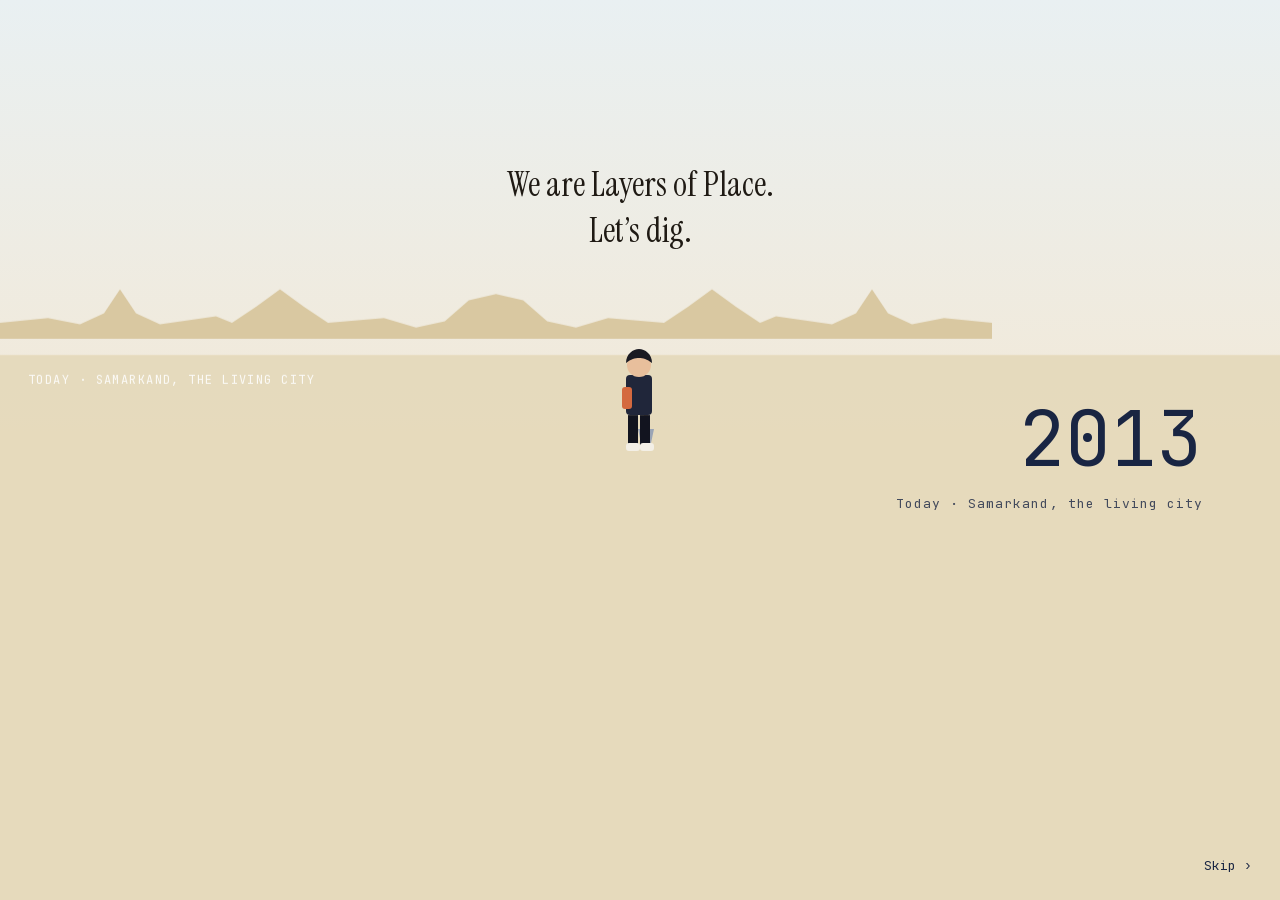
==== index.html @ b250c726 "Layers of Place: Team A interactive heritage site (Samarkand) Co-Authored-By: Claude Sonnet 5.5 <nor" ====
<!DOCTYPE html>
<html lang="en">
<head>
<meta charset="utf-8">
<meta name="viewport" content="width=device-width, initial-scale=1">
<title>Layers of Place — Samarkand</title>
<!-- Everything the page needs is bundled locally: only the map tiles need the internet. -->
<link rel="stylesheet" href="fonts/fonts.css">
<link rel="stylesheet" href="vendor/maplibre-gl.css">
<link rel="stylesheet" href="style.css">
</head>
<body>

<!-- ============ OPENING: DIG ============ -->
<div id="intro" aria-label="Opening animation">
  <div class="ground" id="ground"></div>
  <div class="sky-line" id="skyLine"></div>
  <div class="digger" id="digger" aria-hidden="true">
    <svg viewBox="0 0 80 110" width="80" height="110">
      <g id="shovelArm"><rect x="44" y="40" width="4" height="46" fill="#c9a36a"/><path d="M38 84h16l-3 14H41z" fill="#9aa4b5"/></g>
      <rect x="26" y="30" width="26" height="40" rx="4" fill="#20263a"/>
      <rect x="22" y="42" width="10" height="22" rx="3" fill="#d4693f"/>
      <circle cx="39" cy="20" r="12" fill="#e8bf9c"/>
      <path d="M26 18c0-9 7-14 13-14s13 5 13 14c-5-4-9-5-13-5s-8 1-13 5z" fill="#1a1a22"/>
      <rect x="28" y="70" width="10" height="30" fill="#12141f"/><rect x="40" y="70" width="10" height="30" fill="#12141f"/>
      <rect x="26" y="98" width="14" height="8" rx="3" fill="#f3efe6"/><rect x="40" y="98" width="14" height="8" rx="3" fill="#f3efe6"/>
    </svg>
  </div>
  <div class="intro-text" id="introText">
    <p>We are Layers of Place.</p>
    <p>Let’s dig.</p>
  </div>
  <div class="counter" id="counter"><span id="counterYear">2026</span><small id="counterNote">Samarkand, the living city</small></div>
  <button class="skip" id="skip">Skip ›</button>
</div>

<!-- ============ PAGES ============ -->
<main id="pages">

  <!-- ABOUT -->
  <section class="page" id="page-about">
    <div class="about-grid">
      <div class="about-text">
        <p class="eyebrow">TEAM A · MS-126M</p>
        <h1>Layers of Place.</h1>
        <p class="lead">A place is not one moment. It is a stack of them.</p>
        <p>Our question: <em>how do historic sites and the city around them reveal change over time?</em> We read Samarkand as three kinds of layer:</p>
        <ul class="ways">
          <li><b>Unearthed</b><span>Afrasiyab: the city before the city we see.</span></li>
          <li><b>Preserved</b><span>Registan and Gur-e-Amir: monuments kept, restored and re-read.</span></li>
          <li><b>Lived</b><span>Modern architecture and local customs: the layers still being made.</span></li>
        </ul>
        <p>UNESCO itself reads the city in three zones: Afrasiyab (oldest, north-east), the Timurid city (south) and the 19th–20th-century western extension. The centre of Samarkand kept moving, and every era reused, rebuilt and re-read what it inherited.</p>
        <p class="small">We separate documented fact, our interpretation and open questions, and we say which is which.</p>
        <a class="cta" href="#groupwork">Start the investigation →</a>
      </div>
      <div class="about-diagram" id="aboutDiagram"></div>
    </div>
  </section>

  <!-- GROUPWORK -->
  <section class="page" id="page-groupwork">
    <!-- far scenery: sky, sun, clouds, mountains and a skyline that changes era -->
    <div class="scenery" id="scenery">
      <div class="sky s1"></div><div class="sky s2"></div><div class="sky s3"></div>
      <div class="sun"></div>
      <svg class="cloud c1" viewBox="0 0 200 60"><path d="M20 50a20 20 0 0 1 4-39 28 28 0 0 1 52-6 24 24 0 0 1 40 8 22 22 0 0 1 36 12 18 18 0 0 1-2 25z"/></svg>
      <svg class="cloud c2" viewBox="0 0 200 60"><path d="M20 50a20 20 0 0 1 4-39 28 28 0 0 1 52-6 24 24 0 0 1 40 8 22 22 0 0 1 36 12 18 18 0 0 1-2 25z"/></svg>
      <svg class="cloud c3" viewBox="0 0 200 60"><path d="M20 50a20 20 0 0 1 4-39 28 28 0 0 1 52-6 24 24 0 0 1 40 8 22 22 0 0 1 36 12 18 18 0 0 1-2 25z"/></svg>
      <div class="far" id="far">
        <svg class="m1" viewBox="0 0 1600 150" preserveAspectRatio="none"><path d="M0 150V92l80-26 70 20 90-58 80 44 70-30 110 52 90-36 80 34 100-66 70 40 120-24 90 46 110-62 90 48 100-30 90 40 70-22 90 42v66z"/></svg>
        <svg class="m2" viewBox="0 0 1600 150" preserveAspectRatio="none"><path d="M0 150V118l120-30 90 26 110-40 100 36 130-22 90 34 120-48 100 40 110-18 120 30 100-26 110 28v66z"/></svg>
      </div>
    </div>
    <div id="map"></div>
    <div class="haze"></div>
    <div class="eras front" id="eras"></div>
    <div class="era-wash" id="eraWash"></div>
    <aside class="chapter" id="chapter" aria-live="polite">
      <p class="eyebrow" id="chNo"></p>
      <div class="yr" id="chYear"></div>
      <h3 id="chName"></h3>
      <p class="blurb" id="chBlurb"></p>
      <ul id="chWhat"></ul>
      <p class="draft">Draft lines · check against your sources</p>
    </aside>
    <div class="chapters" id="chapters">
      <button class="tplay" id="tplay">▶ Time-lapse</button>
      <div class="chaps" id="chaps"></div>
    </div>
    <div class="gw-head">
      <h2>Groupwork</h2>
      <p>Three clue cards float over Samarkand. Which site lies beneath each one?</p>
      <p class="progress"><b id="found">0</b> / 3 sites found</p>
    </div>
    <div class="frame-wrap" id="frameWrap">
      <div class="rope r1"></div><div class="rope r2"></div>
      <button class="frame" id="frameBtn" aria-label="Open Modern Architecture">
        <svg viewBox="0 0 120 90" width="150" height="112">
          <rect width="120" height="90" fill="#16213a"/>
          <rect x="0" y="62" width="120" height="28" fill="#0d1526"/>
          <path d="M18 62V34l16-10v38zM38 62V18l14 8v36zM56 62V30h22v32zM82 62V22l20 12v28z" fill="#6f86b6"/>
          <path d="M38 18l14 8v36" fill="none" stroke="#c8d6f3" stroke-width="1"/>
          <circle cx="98" cy="14" r="5" fill="#f1e7c9"/>
        </svg>
      </button>
      <span class="frame-cap">Modern architecture</span>
    </div>
  </section>

  <!-- FIELDNOTES -->
  <section class="page scrolly" id="page-fieldnotes">
    <div class="fn-wrap">
      <p class="eyebrow">AFTER THE INVESTIGATION</p>
      <h1>FieldNotes.</h1>

      <div class="fn-block" id="fnCompare">
        <h3><span>01</span> Compare two layers</h3>
        <div class="chips" id="cmpChips"></div>
        <div class="cmp-stage" id="cmpStage"></div>
      </div>

      <div class="fn-block">
        <h3><span>02</span> Closing question</h3>
        <p class="big-q" id="closingQ"></p>
        <p class="small">There is no single correct answer. Say what evidence moves you.</p>
      </div>

      <div class="fn-block">
        <h3><span>03</span> From the field</h3>
        <p class="small">Photos taken by Team A on site, grouped into small stories. Drag the strip or the slider →</p>
      </div>
      <div class="gallery" id="gallery" tabindex="0" aria-label="Field photos"></div>
      <input type="range" class="gal-slider" id="galSlider" min="0" max="100" value="0" step="0.1" aria-label="Scroll field photos">

      <div class="fn-block">
        <h3><span>04</span> Where our sources disagree</h3>
        <div class="disputes" id="disputes"></div>
      </div>

      <div class="fn-block">
        <h3><span>05</span> Bibliography</h3>
        <ol class="bib" id="bib"></ol>
      </div>
    </div>
  </section>

  <!-- TEAM -->
  <section class="page scrolly" id="page-team">
    <div class="fn-wrap">
      <p class="eyebrow">TEAM A</p>
      <h1>Who dug.</h1>
      <div class="team-grid" id="teamGrid"></div>
      <p class="small">Listed in alphabetical order.</p>
    </div>
  </section>
</main>

<!-- ============ CLUE / GUESS MODAL ============ -->
<div id="guess" class="overlay" hidden>
  <div class="guess-card">
    <button class="x" data-close>×</button>
    <p class="eyebrow" id="guessTitle">CLUE</p>
    <div class="clue-view" id="clueView"></div>
    <p class="guess-msg" id="guessMsg">Which site is this?</p>
    <div class="choices" id="choices"></div>
  </div>
</div>

<!-- ============ INNER PAGE ============ -->
<div id="inner" class="inner" hidden>
  <div class="inner-sheet">
    <button class="x" id="innerClose" aria-label="Close">×</button>
    <header>
      <p class="eyebrow" id="inKind"></p>
      <h1 id="inTitle"></h1>
      <p class="period" id="inPeriod"></p>
      <p class="intro" id="inIntro" hidden></p>
      <p class="legend"><span class="tag F">F</span> documented fact <span class="tag I">I</span> our interpretation <span class="tag Q">Q</span> open question</p>
    </header>
    <div class="strip" id="inImgs" hidden></div>
    <div class="panels" id="inPanels"></div>
    <footer>
      <h4>References</h4>
      <ol id="inRefs"></ol>
    </footer>
  </div>
</div>

<!-- ============ BOTTOM NAV ============ -->
<nav id="nav">
  <div class="skyline" id="skyline"></div>
  <a href="#about" data-p="about">ABOUT</a>
  <a href="#groupwork" data-p="groupwork">GROUPWORK</a>
  <a href="#fieldnotes" data-p="fieldnotes">FIELDNOTES</a>
  <a href="#team" data-p="team">TEAM</a>
</nav>

<script src="vendor/maplibre-gl.js"></script>
<script src="js/data.js"></script>
<script src="js/art.js"></script>
<script src="js/intro.js"></script>
<script src="js/app.js"></script>
</body>
</html>
---- fonts/fonts.css ----
@font-face {
  font-family: 'Instrument Serif';
  font-style: italic;
  font-weight: 400;
  font-display: swap;
  src: url(InstrumentSerif-italic-400.woff2) format('woff2');
  unicode-range: U+0000-00FF, U+0131, U+0152-0153, U+02BB-02BC, U+02C6, U+02DA, U+02DC, U+0304, U+0308, U+0329, U+2000-206F, U+20AC, U+2122, U+2191, U+2193, U+2212, U+2215, U+FEFF, U+FFFD;
}
@font-face {
  font-family: 'Instrument Serif';
  font-style: normal;
  font-weight: 400;
  font-display: swap;
  src: url(InstrumentSerif-normal-400.woff2) format('woff2');
  unicode-range: U+0000-00FF, U+0131, U+0152-0153, U+02BB-02BC, U+02C6, U+02DA, U+02DC, U+0304, U+0308, U+0329, U+2000-206F, U+20AC, U+2122, U+2191, U+2193, U+2212, U+2215, U+FEFF, U+FFFD;
}
@font-face {
  font-family: 'Inter';
  font-style: normal;
  font-weight: 400;
  font-display: swap;
  src: url(Inter-normal-400.woff2) format('woff2');
  unicode-range: U+0000-00FF, U+0131, U+0152-0153, U+02BB-02BC, U+02C6, U+02DA, U+02DC, U+0304, U+0308, U+0329, U+2000-206F, U+20AC, U+2122, U+2191, U+2193, U+2212, U+2215, U+FEFF, U+FFFD;
}
@font-face {
  font-family: 'Inter';
  font-style: normal;
  font-weight: 500;
  font-display: swap;
  src: url(Inter-normal-500.woff2) format('woff2');
  unicode-range: U+0000-00FF, U+0131, U+0152-0153, U+02BB-02BC, U+02C6, U+02DA, U+02DC, U+0304, U+0308, U+0329, U+2000-206F, U+20AC, U+2122, U+2191, U+2193, U+2212, U+2215, U+FEFF, U+FFFD;
}
@font-face {
  font-family: 'JetBrains Mono';
  font-style: normal;
  font-weight: 400;
  font-display: swap;
  src: url(JetBrainsMono-normal-400.woff2) format('woff2');
  unicode-range: U+0000-00FF, U+0131, U+0152-0153, U+02BB-02BC, U+02C6, U+02DA, U+02DC, U+0304, U+0308, U+0329, U+2000-206F, U+20AC, U+2122, U+2191, U+2193, U+2212, U+2215, U+FEFF, U+FFFD;
}
@font-face {
  font-family: 'JetBrains Mono';
  font-style: normal;
  font-weight: 500;
  font-display: swap;
  src: url(JetBrainsMono-normal-500.woff2) format('woff2');
  unicode-range: U+0000-00FF, U+0131, U+0152-0153, U+02BB-02BC, U+02C6, U+02DA, U+02DC, U+0304, U+0308, U+0329, U+2000-206F, U+20AC, U+2122, U+2191, U+2193, U+2212, U+2215, U+FEFF, U+FFFD;
}
---- vendor/maplibre-gl.css ----
.maplibregl-map{font:12px/20px Helvetica Neue,Arial,Helvetica,sans-serif;overflow:hidden;position:relative;-webkit-tap-highlight-color:rgb(0 0 0/0)}.maplibregl-canvas{left:0;position:absolute;top:0}.maplibregl-map:fullscreen{height:100%;width:100%}.maplibregl-ctrl-group button.maplibregl-ctrl-compass{touch-action:none}.maplibregl-canvas-container.maplibregl-interactive,.maplibregl-ctrl-group button.maplibregl-ctrl-compass{cursor:grab;-webkit-user-select:none;-moz-user-select:none;user-select:none}.maplibregl-canvas-container.maplibregl-interactive.maplibregl-track-pointer{cursor:pointer}.maplibregl-canvas-container.maplibregl-interactive:active,.maplibregl-ctrl-group button.maplibregl-ctrl-compass:active{cursor:grabbing}.maplibregl-canvas-container.maplibregl-touch-zoom-rotate,.maplibregl-canvas-container.maplibregl-touch-zoom-rotate .maplibregl-canvas{touch-action:pan-x pan-y}.maplibregl-canvas-container.maplibregl-touch-drag-pan,.maplibregl-canvas-container.maplibregl-touch-drag-pan .maplibregl-canvas{touch-action:pinch-zoom}.maplibregl-canvas-container.maplibregl-touch-zoom-rotate.maplibregl-touch-drag-pan,.maplibregl-canvas-container.maplibregl-touch-zoom-rotate.maplibregl-touch-drag-pan .maplibregl-canvas{touch-action:none}.maplibregl-canvas-container.maplibregl-touch-drag-pan.maplibregl-cooperative-gestures,.maplibregl-canvas-container.maplibregl-touch-drag-pan.maplibregl-cooperative-gestures .maplibregl-canvas{touch-action:pan-x pan-y}.maplibregl-ctrl-bottom-left,.maplibregl-ctrl-bottom-right,.maplibregl-ctrl-top-left,.maplibregl-ctrl-top-right{pointer-events:none;position:absolute;z-index:2}.maplibregl-ctrl-top-left{left:0;top:0}.maplibregl-ctrl-top-right{right:0;top:0}.maplibregl-ctrl-bottom-left{bottom:0;left:0}.maplibregl-ctrl-bottom-right{bottom:0;right:0}.maplibregl-ctrl{clear:both;pointer-events:auto;transform:translate(0)}.maplibregl-ctrl-top-left .maplibregl-ctrl{float:left;margin:10px 0 0 10px}.maplibregl-ctrl-top-right .maplibregl-ctrl{float:right;margin:10px 10px 0 0}.maplibregl-ctrl-bottom-left .maplibregl-ctrl{float:left;margin:0 0 10px 10px}.maplibregl-ctrl-bottom-right .maplibregl-ctrl{float:right;margin:0 10px 10px 0}.maplibregl-ctrl-group{background:#fff;border-radius:4px}.maplibregl-ctrl-group:not(:empty){box-shadow:0 0 0 2px rgba(0,0,0,.1)}@media (forced-colors:active){.maplibregl-ctrl-group:not(:empty){box-shadow:0 0 0 2px ButtonText}}.maplibregl-ctrl-group button{background-color:transparent;border:0;box-sizing:border-box;cursor:pointer;display:block;height:29px;outline:none;padding:0;width:29px}.maplibregl-ctrl-group button+button{border-top:1px solid #ddd}.maplibregl-ctrl button .maplibregl-ctrl-icon{background-position:50%;background-repeat:no-repeat;display:block;height:100%;width:100%}@media (forced-colors:active){.maplibregl-ctrl-icon{background-color:transparent}.maplibregl-ctrl-group button+button{border-top:1px solid ButtonText}}.maplibregl-ctrl button::-moz-focus-inner{border:0;padding:0}.maplibregl-ctrl-attrib-button:focus,.maplibregl-ctrl-group button:focus{box-shadow:0 0 2px 2px #0096ff}.maplibregl-ctrl button:disabled{cursor:not-allowed}.maplibregl-ctrl button:disabled .maplibregl-ctrl-icon{opacity:.25}.maplibregl-ctrl button:not(:disabled):hover{background-color:rgb(0 0 0/5%)}.maplibregl-ctrl-group button:focus:focus-visible{box-shadow:0 0 2px 2px #0096ff}.maplibregl-ctrl-group button:focus:not(:focus-visible){box-shadow:none}.maplibregl-ctrl-group button:focus:first-child{border-radius:4px 4px 0 0}.maplibregl-ctrl-group button:focus:last-child{border-radius:0 0 4px 4px}.maplibregl-ctrl-group button:focus:only-child{border-radius:inherit}.maplibregl-ctrl button.maplibregl-ctrl-zoom-out .maplibregl-ctrl-icon{background-image:url("data:image/svg+xml;charset=utf-8,%3Csvg xmlns='http://www.w3.org/2000/svg' width='29' height='29' fill='%23333' viewBox='0 0 29 29'%3E%3Cpath d='M10 13c-.75 0-1.5.75-1.5 1.5S9.25 16 10 16h9c.75 0 1.5-.75 1.5-1.5S19.75 13 19 13z'/%3E%3C/svg%3E")}.maplibregl-ctrl button.maplibregl-ctrl-zoom-in .maplibregl-ctrl-icon{background-image:url("data:image/svg+xml;charset=utf-8,%3Csvg xmlns='http://www.w3.org/2000/svg' width='29' height='29' fill='%23333' viewBox='0 0 29 29'%3E%3Cpath d='M14.5 8.5c-.75 0-1.5.75-1.5 1.5v3h-3c-.75 0-1.5.75-1.5 1.5S9.25 16 10 16h3v3c0 .75.75 1.5 1.5 1.5S16 19.75 16 19v-3h3c.75 0 1.5-.75 1.5-1.5S19.75 13 19 13h-3v-3c0-.75-.75-1.5-1.5-1.5'/%3E%3C/svg%3E")}@media (forced-colors:active){.maplibregl-ctrl button.maplibregl-ctrl-zoom-out .maplibregl-ctrl-icon{background-image:url("data:image/svg+xml;charset=utf-8,%3Csvg xmlns='http://www.w3.org/2000/svg' width='29' height='29' fill='%23fff' viewBox='0 0 29 29'%3E%3Cpath d='M10 13c-.75 0-1.5.75-1.5 1.5S9.25 16 10 16h9c.75 0 1.5-.75 1.5-1.5S19.75 13 19 13z'/%3E%3C/svg%3E")}.maplibregl-ctrl button.maplibregl-ctrl-zoom-in .maplibregl-ctrl-icon{background-image:url("data:image/svg+xml;charset=utf-8,%3Csvg xmlns='http://www.w3.org/2000/svg' width='29' height='29' fill='%23fff' viewBox='0 0 29 29'%3E%3Cpath d='M14.5 8.5c-.75 0-1.5.75-1.5 1.5v3h-3c-.75 0-1.5.75-1.5 1.5S9.25 16 10 16h3v3c0 .75.75 1.5 1.5 1.5S16 19.75 16 19v-3h3c.75 0 1.5-.75 1.5-1.5S19.75 13 19 13h-3v-3c0-.75-.75-1.5-1.5-1.5'/%3E%3C/svg%3E")}}@media (forced-colors:active) and (prefers-color-scheme:light){.maplibregl-ctrl button.maplibregl-ctrl-zoom-out .maplibregl-ctrl-icon{background-image:url("data:image/svg+xml;charset=utf-8,%3Csvg xmlns='http://www.w3.org/2000/svg' width='29' height='29' viewBox='0 0 29 29'%3E%3Cpath d='M10 13c-.75 0-1.5.75-1.5 1.5S9.25 16 10 16h9c.75 0 1.5-.75 1.5-1.5S19.75 13 19 13z'/%3E%3C/svg%3E")}.maplibregl-ctrl button.maplibregl-ctrl-zoom-in .maplibregl-ctrl-icon{background-image:url("data:image/svg+xml;charset=utf-8,%3Csvg xmlns='http://www.w3.org/2000/svg' width='29' height='29' viewBox='0 0 29 29'%3E%3Cpath d='M14.5 8.5c-.75 0-1.5.75-1.5 1.5v3h-3c-.75 0-1.5.75-1.5 1.5S9.25 16 10 16h3v3c0 .75.75 1.5 1.5 1.5S16 19.75 16 19v-3h3c.75 0 1.5-.75 1.5-1.5S19.75 13 19 13h-3v-3c0-.75-.75-1.5-1.5-1.5'/%3E%3C/svg%3E")}}.maplibregl-ctrl button.maplibregl-ctrl-fullscreen .maplibregl-ctrl-icon{background-image:url("data:image/svg+xml;charset=utf-8,%3Csvg xmlns='http://www.w3.org/2000/svg' width='29' height='29' fill='%23333' viewBox='0 0 29 29'%3E%3Cpath d='M24 16v5.5c0 1.75-.75 2.5-2.5 2.5H16v-1l3-1.5-4-5.5 1-1 5.5 4 1.5-3zM6 16l1.5 3 5.5-4 1 1-4 5.5 3 1.5v1H7.5C5.75 24 5 23.25 5 21.5V16zm7-11v1l-3 1.5 4 5.5-1 1-5.5-4L6 13H5V7.5C5 5.75 5.75 5 7.5 5zm11 2.5c0-1.75-.75-2.5-2.5-2.5H16v1l3 1.5-4 5.5 1 1 5.5-4 1.5 3h1z'/%3E%3C/svg%3E")}.maplibregl-ctrl button.maplibregl-ctrl-shrink .maplibregl-ctrl-icon{background-image:url("data:image/svg+xml;charset=utf-8,%3Csvg xmlns='http://www.w3.org/2000/svg' width='29' height='29' viewBox='0 0 29 29'%3E%3Cpath d='M18.5 16c-1.75 0-2.5.75-2.5 2.5V24h1l1.5-3 5.5 4 1-1-4-5.5 3-1.5v-1zM13 18.5c0-1.75-.75-2.5-2.5-2.5H5v1l3 1.5L4 24l1 1 5.5-4 1.5 3h1zm3-8c0 1.75.75 2.5 2.5 2.5H24v-1l-3-1.5L25 5l-1-1-5.5 4L17 5h-1zM10.5 13c1.75 0 2.5-.75 2.5-2.5V5h-1l-1.5 3L5 4 4 5l4 5.5L5 12v1z'/%3E%3C/svg%3E")}@media (forced-colors:active){.maplibregl-ctrl button.maplibregl-ctrl-fullscreen .maplibregl-ctrl-icon{background-image:url("data:image/svg+xml;charset=utf-8,%3Csvg xmlns='http://www.w3.org/2000/svg' width='29' height='29' fill='%23fff' viewBox='0 0 29 29'%3E%3Cpath d='M24 16v5.5c0 1.75-.75 2.5-2.5 2.5H16v-1l3-1.5-4-5.5 1-1 5.5 4 1.5-3zM6 16l1.5 3 5.5-4 1 1-4 5.5 3 1.5v1H7.5C5.75 24 5 23.25 5 21.5V16zm7-11v1l-3 1.5 4 5.5-1 1-5.5-4L6 13H5V7.5C5 5.75 5.75 5 7.5 5zm11 2.5c0-1.75-.75-2.5-2.5-2.5H16v1l3 1.5-4 5.5 1 1 5.5-4 1.5 3h1z'/%3E%3C/svg%3E")}.maplibregl-ctrl button.maplibregl-ctrl-shrink .maplibregl-ctrl-icon{background-image:url("data:image/svg+xml;charset=utf-8,%3Csvg xmlns='http://www.w3.org/2000/svg' width='29' height='29' fill='%23fff' viewBox='0 0 29 29'%3E%3Cpath d='M18.5 16c-1.75 0-2.5.75-2.5 2.5V24h1l1.5-3 5.5 4 1-1-4-5.5 3-1.5v-1zM13 18.5c0-1.75-.75-2.5-2.5-2.5H5v1l3 1.5L4 24l1 1 5.5-4 1.5 3h1zm3-8c0 1.75.75 2.5 2.5 2.5H24v-1l-3-1.5L25 5l-1-1-5.5 4L17 5h-1zM10.5 13c1.75 0 2.5-.75 2.5-2.5V5h-1l-1.5 3L5 4 4 5l4 5.5L5 12v1z'/%3E%3C/svg%3E")}}@media (forced-colors:active) and (prefers-color-scheme:light){.maplibregl-ctrl button.maplibregl-ctrl-fullscreen .maplibregl-ctrl-icon{background-image:url("data:image/svg+xml;charset=utf-8,%3Csvg xmlns='http://www.w3.org/2000/svg' width='29' height='29' viewBox='0 0 29 29'%3E%3Cpath d='M24 16v5.5c0 1.75-.75 2.5-2.5 2.5H16v-1l3-1.5-4-5.5 1-1 5.5 4 1.5-3zM6 16l1.5 3 5.5-4 1 1-4 5.5 3 1.5v1H7.5C5.75 24 5 23.25 5 21.5V16zm7-11v1l-3 1.5 4 5.5-1 1-5.5-4L6 13H5V7.5C5 5.75 5.75 5 7.5 5zm11 2.5c0-1.75-.75-2.5-2.5-2.5H16v1l3 1.5-4 5.5 1 1 5.5-4 1.5 3h1z'/%3E%3C/svg%3E")}.maplibregl-ctrl button.maplibregl-ctrl-shrink .maplibregl-ctrl-icon{background-image:url("data:image/svg+xml;charset=utf-8,%3Csvg xmlns='http://www.w3.org/2000/svg' width='29' height='29' viewBox='0 0 29 29'%3E%3Cpath d='M18.5 16c-1.75 0-2.5.75-2.5 2.5V24h1l1.5-3 5.5 4 1-1-4-5.5 3-1.5v-1zM13 18.5c0-1.75-.75-2.5-2.5-2.5H5v1l3 1.5L4 24l1 1 5.5-4 1.5 3h1zm3-8c0 1.75.75 2.5 2.5 2.5H24v-1l-3-1.5L25 5l-1-1-5.5 4L17 5h-1zM10.5 13c1.75 0 2.5-.75 2.5-2.5V5h-1l-1.5 3L5 4 4 5l4 5.5L5 12v1z'/%3E%3C/svg%3E")}}.maplibregl-ctrl button.maplibregl-ctrl-compass .maplibregl-ctrl-icon{background-image:url("data:image/svg+xml;charset=utf-8,%3Csvg xmlns='http://www.w3.org/2000/svg' width='29' height='29' fill='%23333' viewBox='0 0 29 29'%3E%3Cpath d='m10.5 14 4-8 4 8z'/%3E%3Cpath fill='%23ccc' d='m10.5 16 4 8 4-8z'/%3E%3C/svg%3E")}@media (forced-colors:active){.maplibregl-ctrl button.maplibregl-ctrl-compass .maplibregl-ctrl-icon{background-image:url("data:image/svg+xml;charset=utf-8,%3Csvg xmlns='http://www.w3.org/2000/svg' width='29' height='29' fill='%23fff' viewBox='0 0 29 29'%3E%3Cpath d='m10.5 14 4-8 4 8z'/%3E%3Cpath fill='%23ccc' d='m10.5 16 4 8 4-8z'/%3E%3C/svg%3E")}}@media (forced-colors:active) and (prefers-color-scheme:light){.maplibregl-ctrl button.maplibregl-ctrl-compass .maplibregl-ctrl-icon{background-image:url("data:image/svg+xml;charset=utf-8,%3Csvg xmlns='http://www.w3.org/2000/svg' width='29' height='29' viewBox='0 0 29 29'%3E%3Cpath d='m10.5 14 4-8 4 8z'/%3E%3Cpath fill='%23ccc' d='m10.5 16 4 8 4-8z'/%3E%3C/svg%3E")}}.maplibregl-ctrl button.maplibregl-ctrl-terrain .maplibregl-ctrl-icon{background-image:url("data:image/svg+xml;charset=utf-8,%3Csvg xmlns='http://www.w3.org/2000/svg' width='22' height='22' fill='%23333' viewBox='0 0 22 22'%3E%3Cpath d='m1.754 13.406 4.453-4.851 3.09 3.09 3.281 3.277.969-.969-3.309-3.312 3.844-4.121 6.148 6.886h1.082v-.855l-7.207-8.07-4.84 5.187L6.169 6.57l-5.48 5.965v.871ZM.688 16.844h20.625v1.375H.688Zm0 0'/%3E%3C/svg%3E")}.maplibregl-ctrl button.maplibregl-ctrl-terrain-enabled .maplibregl-ctrl-icon{background-image:url("data:image/svg+xml;charset=utf-8,%3Csvg xmlns='http://www.w3.org/2000/svg' width='22' height='22' fill='%2333b5e5' viewBox='0 0 22 22'%3E%3Cpath d='m1.754 13.406 4.453-4.851 3.09 3.09 3.281 3.277.969-.969-3.309-3.312 3.844-4.121 6.148 6.886h1.082v-.855l-7.207-8.07-4.84 5.187L6.169 6.57l-5.48 5.965v.871ZM.688 16.844h20.625v1.375H.688Zm0 0'/%3E%3C/svg%3E")}.maplibregl-ctrl button.maplibregl-ctrl-geolocate .maplibregl-ctrl-icon{background-image:url("data:image/svg+xml;charset=utf-8,%3Csvg xmlns='http://www.w3.org/2000/svg' width='29' height='29' fill='%23333' viewBox='0 0 20 20'%3E%3Cpath d='M10 4C9 4 9 5 9 5v.1A5 5 0 0 0 5.1 9H5s-1 0-1 1 1 1 1 1h.1A5 5 0 0 0 9 14.9v.1s0 1 1 1 1-1 1-1v-.1a5 5 0 0 0 3.9-3.9h.1s1 0 1-1-1-1-1-1h-.1A5 5 0 0 0 11 5.1V5s0-1-1-1m0 2.5a3.5 3.5 0 1 1 0 7 3.5 3.5 0 1 1 0-7'/%3E%3Ccircle cx='10' cy='10' r='2'/%3E%3C/svg%3E")}.maplibregl-ctrl button.maplibregl-ctrl-geolocate:disabled .maplibregl-ctrl-icon{background-image:url("data:image/svg+xml;charset=utf-8,%3Csvg xmlns='http://www.w3.org/2000/svg' width='29' height='29' fill='%23aaa' viewBox='0 0 20 20'%3E%3Cpath d='M10 4C9 4 9 5 9 5v.1A5 5 0 0 0 5.1 9H5s-1 0-1 1 1 1 1 1h.1A5 5 0 0 0 9 14.9v.1s0 1 1 1 1-1 1-1v-.1a5 5 0 0 0 3.9-3.9h.1s1 0 1-1-1-1-1-1h-.1A5 5 0 0 0 11 5.1V5s0-1-1-1m0 2.5a3.5 3.5 0 1 1 0 7 3.5 3.5 0 1 1 0-7'/%3E%3Ccircle cx='10' cy='10' r='2'/%3E%3Cpath fill='red' d='m14 5 1 1-9 9-1-1z'/%3E%3C/svg%3E")}.maplibregl-ctrl button.maplibregl-ctrl-geolocate.maplibregl-ctrl-geolocate-active .maplibregl-ctrl-icon{background-image:url("data:image/svg+xml;charset=utf-8,%3Csvg xmlns='http://www.w3.org/2000/svg' width='29' height='29' fill='%2333b5e5' viewBox='0 0 20 20'%3E%3Cpath d='M10 4C9 4 9 5 9 5v.1A5 5 0 0 0 5.1 9H5s-1 0-1 1 1 1 1 1h.1A5 5 0 0 0 9 14.9v.1s0 1 1 1 1-1 1-1v-.1a5 5 0 0 0 3.9-3.9h.1s1 0 1-1-1-1-1-1h-.1A5 5 0 0 0 11 5.1V5s0-1-1-1m0 2.5a3.5 3.5 0 1 1 0 7 3.5 3.5 0 1 1 0-7'/%3E%3Ccircle cx='10' cy='10' r='2'/%3E%3C/svg%3E")}.maplibregl-ctrl button.maplibregl-ctrl-geolocate.maplibregl-ctrl-geolocate-active-error .maplibregl-ctrl-icon{background-image:url("data:image/svg+xml;charset=utf-8,%3Csvg xmlns='http://www.w3.org/2000/svg' width='29' height='29' fill='%23e58978' viewBox='0 0 20 20'%3E%3Cpath d='M10 4C9 4 9 5 9 5v.1A5 5 0 0 0 5.1 9H5s-1 0-1 1 1 1 1 1h.1A5 5 0 0 0 9 14.9v.1s0 1 1 1 1-1 1-1v-.1a5 5 0 0 0 3.9-3.9h.1s1 0 1-1-1-1-1-1h-.1A5 5 0 0 0 11 5.1V5s0-1-1-1m0 2.5a3.5 3.5 0 1 1 0 7 3.5 3.5 0 1 1 0-7'/%3E%3Ccircle cx='10' cy='10' r='2'/%3E%3C/svg%3E")}.maplibregl-ctrl button.maplibregl-ctrl-geolocate.maplibregl-ctrl-geolocate-background .maplibregl-ctrl-icon{background-image:url("data:image/svg+xml;charset=utf-8,%3Csvg xmlns='http://www.w3.org/2000/svg' width='29' height='29' fill='%2333b5e5' viewBox='0 0 20 20'%3E%3Cpath d='M10 4C9 4 9 5 9 5v.1A5 5 0 0 0 5.1 9H5s-1 0-1 1 1 1 1 1h.1A5 5 0 0 0 9 14.9v.1s0 1 1 1 1-1 1-1v-.1a5 5 0 0 0 3.9-3.9h.1s1 0 1-1-1-1-1-1h-.1A5 5 0 0 0 11 5.1V5s0-1-1-1m0 2.5a3.5 3.5 0 1 1 0 7 3.5 3.5 0 1 1 0-7'/%3E%3C/svg%3E")}.maplibregl-ctrl button.maplibregl-ctrl-geolocate.maplibregl-ctrl-geolocate-background-error .maplibregl-ctrl-icon{background-image:url("data:image/svg+xml;charset=utf-8,%3Csvg xmlns='http://www.w3.org/2000/svg' width='29' height='29' fill='%23e54e33' viewBox='0 0 20 20'%3E%3Cpath d='M10 4C9 4 9 5 9 5v.1A5 5 0 0 0 5.1 9H5s-1 0-1 1 1 1 1 1h.1A5 5 0 0 0 9 14.9v.1s0 1 1 1 1-1 1-1v-.1a5 5 0 0 0 3.9-3.9h.1s1 0 1-1-1-1-1-1h-.1A5 5 0 0 0 11 5.1V5s0-1-1-1m0 2.5a3.5 3.5 0 1 1 0 7 3.5 3.5 0 1 1 0-7'/%3E%3C/svg%3E")}.maplibregl-ctrl button.maplibregl-ctrl-geolocate.maplibregl-ctrl-geolocate-waiting .maplibregl-ctrl-icon{animation:maplibregl-spin 2s linear infinite}@media (forced-colors:active){.maplibregl-ctrl button.maplibregl-ctrl-geolocate .maplibregl-ctrl-icon{background-image:url("data:image/svg+xml;charset=utf-8,%3Csvg xmlns='http://www.w3.org/2000/svg' width='29' height='29' fill='%23fff' viewBox='0 0 20 20'%3E%3Cpath d='M10 4C9 4 9 5 9 5v.1A5 5 0 0 0 5.1 9H5s-1 0-1 1 1 1 1 1h.1A5 5 0 0 0 9 14.9v.1s0 1 1 1 1-1 1-1v-.1a5 5 0 0 0 3.9-3.9h.1s1 0 1-1-1-1-1-1h-.1A5 5 0 0 0 11 5.1V5s0-1-1-1m0 2.5a3.5 3.5 0 1 1 0 7 3.5 3.5 0 1 1 0-7'/%3E%3Ccircle cx='10' cy='10' r='2'/%3E%3C/svg%3E")}.maplibregl-ctrl button.maplibregl-ctrl-geolocate:disabled .maplibregl-ctrl-icon{background-image:url("data:image/svg+xml;charset=utf-8,%3Csvg xmlns='http://www.w3.org/2000/svg' width='29' height='29' fill='%23999' viewBox='0 0 20 20'%3E%3Cpath d='M10 4C9 4 9 5 9 5v.1A5 5 0 0 0 5.1 9H5s-1 0-1 1 1 1 1 1h.1A5 5 0 0 0 9 14.9v.1s0 1 1 1 1-1 1-1v-.1a5 5 0 0 0 3.9-3.9h.1s1 0 1-1-1-1-1-1h-.1A5 5 0 0 0 11 5.1V5s0-1-1-1m0 2.5a3.5 3.5 0 1 1 0 7 3.5 3.5 0 1 1 0-7'/%3E%3Ccircle cx='10' cy='10' r='2'/%3E%3Cpath fill='red' d='m14 5 1 1-9 9-1-1z'/%3E%3C/svg%3E")}.maplibregl-ctrl button.maplibregl-ctrl-geolocate.maplibregl-ctrl-geolocate-active .maplibregl-ctrl-icon{background-image:url("data:image/svg+xml;charset=utf-8,%3Csvg xmlns='http://www.w3.org/2000/svg' width='29' height='29' fill='%2333b5e5' viewBox='0 0 20 20'%3E%3Cpath d='M10 4C9 4 9 5 9 5v.1A5 5 0 0 0 5.1 9H5s-1 0-1 1 1 1 1 1h.1A5 5 0 0 0 9 14.9v.1s0 1 1 1 1-1 1-1v-.1a5 5 0 0 0 3.9-3.9h.1s1 0 1-1-1-1-1-1h-.1A5 5 0 0 0 11 5.1V5s0-1-1-1m0 2.5a3.5 3.5 0 1 1 0 7 3.5 3.5 0 1 1 0-7'/%3E%3Ccircle cx='10' cy='10' r='2'/%3E%3C/svg%3E")}.maplibregl-ctrl button.maplibregl-ctrl-geolocate.maplibregl-ctrl-geolocate-active-error .maplibregl-ctrl-icon{background-image:url("data:image/svg+xml;charset=utf-8,%3Csvg xmlns='http://www.w3.org/2000/svg' width='29' height='29' fill='%23e58978' viewBox='0 0 20 20'%3E%3Cpath d='M10 4C9 4 9 5 9 5v.1A5 5 0 0 0 5.1 9H5s-1 0-1 1 1 1 1 1h.1A5 5 0 0 0 9 14.9v.1s0 1 1 1 1-1 1-1v-.1a5 5 0 0 0 3.9-3.9h.1s1 0 1-1-1-1-1-1h-.1A5 5 0 0 0 11 5.1V5s0-1-1-1m0 2.5a3.5 3.5 0 1 1 0 7 3.5 3.5 0 1 1 0-7'/%3E%3Ccircle cx='10' cy='10' r='2'/%3E%3C/svg%3E")}.maplibregl-ctrl button.maplibregl-ctrl-geolocate.maplibregl-ctrl-geolocate-background .maplibregl-ctrl-icon{background-image:url("data:image/svg+xml;charset=utf-8,%3Csvg xmlns='http://www.w3.org/2000/svg' width='29' height='29' fill='%2333b5e5' viewBox='0 0 20 20'%3E%3Cpath d='M10 4C9 4 9 5 9 5v.1A5 5 0 0 0 5.1 9H5s-1 0-1 1 1 1 1 1h.1A5 5 0 0 0 9 14.9v.1s0 1 1 1 1-1 1-1v-.1a5 5 0 0 0 3.9-3.9h.1s1 0 1-1-1-1-1-1h-.1A5 5 0 0 0 11 5.1V5s0-1-1-1m0 2.5a3.5 3.5 0 1 1 0 7 3.5 3.5 0 1 1 0-7'/%3E%3C/svg%3E")}.maplibregl-ctrl button.maplibregl-ctrl-geolocate.maplibregl-ctrl-geolocate-background-error .maplibregl-ctrl-icon{background-image:url("data:image/svg+xml;charset=utf-8,%3Csvg xmlns='http://www.w3.org/2000/svg' width='29' height='29' fill='%23e54e33' viewBox='0 0 20 20'%3E%3Cpath d='M10 4C9 4 9 5 9 5v.1A5 5 0 0 0 5.1 9H5s-1 0-1 1 1 1 1 1h.1A5 5 0 0 0 9 14.9v.1s0 1 1 1 1-1 1-1v-.1a5 5 0 0 0 3.9-3.9h.1s1 0 1-1-1-1-1-1h-.1A5 5 0 0 0 11 5.1V5s0-1-1-1m0 2.5a3.5 3.5 0 1 1 0 7 3.5 3.5 0 1 1 0-7'/%3E%3C/svg%3E")}}@media (forced-colors:active) and (prefers-color-scheme:light){.maplibregl-ctrl button.maplibregl-ctrl-geolocate .maplibregl-ctrl-icon{background-image:url("data:image/svg+xml;charset=utf-8,%3Csvg xmlns='http://www.w3.org/2000/svg' width='29' height='29' viewBox='0 0 20 20'%3E%3Cpath d='M10 4C9 4 9 5 9 5v.1A5 5 0 0 0 5.1 9H5s-1 0-1 1 1 1 1 1h.1A5 5 0 0 0 9 14.9v.1s0 1 1 1 1-1 1-1v-.1a5 5 0 0 0 3.9-3.9h.1s1 0 1-1-1-1-1-1h-.1A5 5 0 0 0 11 5.1V5s0-1-1-1m0 2.5a3.5 3.5 0 1 1 0 7 3.5 3.5 0 1 1 0-7'/%3E%3Ccircle cx='10' cy='10' r='2'/%3E%3C/svg%3E")}.maplibregl-ctrl button.maplibregl-ctrl-geolocate:disabled .maplibregl-ctrl-icon{background-image:url("data:image/svg+xml;charset=utf-8,%3Csvg xmlns='http://www.w3.org/2000/svg' width='29' height='29' fill='%23666' viewBox='0 0 20 20'%3E%3Cpath d='M10 4C9 4 9 5 9 5v.1A5 5 0 0 0 5.1 9H5s-1 0-1 1 1 1 1 1h.1A5 5 0 0 0 9 14.9v.1s0 1 1 1 1-1 1-1v-.1a5 5 0 0 0 3.9-3.9h.1s1 0 1-1-1-1-1-1h-.1A5 5 0 0 0 11 5.1V5s0-1-1-1m0 2.5a3.5 3.5 0 1 1 0 7 3.5 3.5 0 1 1 0-7'/%3E%3Ccircle cx='10' cy='10' r='2'/%3E%3Cpath fill='red' d='m14 5 1 1-9 9-1-1z'/%3E%3C/svg%3E")}}@keyframes maplibregl-spin{0%{transform:rotate(0deg)}to{transform:rotate(1turn)}}a.maplibregl-ctrl-logo{background-image:url("data:image/svg+xml;charset=utf-8,%3Csvg xmlns='http://www.w3.org/2000/svg' width='88' height='23' fill='none'%3E%3Cpath fill='%23000' fill-opacity='.4' fill-rule='evenodd' d='M17.408 16.796h-1.827l2.501-12.095h.198l3.324 6.533.988 2.19.988-2.19 3.258-6.533h.181l2.6 12.095h-1.81l-1.218-5.644-.362-1.71-.658 1.71-2.929 5.644h-.098l-2.914-5.644-.757-1.71-.345 1.71zm1.958-3.42-.726 3.663a1.255 1.255 0 0 1-1.232 1.011h-1.827a1.255 1.255 0 0 1-1.229-1.509l2.501-12.095a1.255 1.255 0 0 1 1.23-1.001h.197a1.25 1.25 0 0 1 1.12.685l3.19 6.273 3.125-6.263a1.25 1.25 0 0 1 1.123-.695h.181a1.255 1.255 0 0 1 1.227.991l1.443 6.71a5 5 0 0 1 .314-.787l.009-.016a4.6 4.6 0 0 1 1.777-1.887c.782-.46 1.668-.667 2.611-.667a4.6 4.6 0 0 1 1.7.32l.306.134c.21-.16.474-.256.759-.256h1.694a1.255 1.255 0 0 1 1.212.925 1.255 1.255 0 0 1 1.212-.925h1.711c.284 0 .545.094.755.252.613-.3 1.312-.45 2.075-.45 1.356 0 2.557.445 3.482 1.4q.47.48.763 1.064V4.701a1.255 1.255 0 0 1 1.255-1.255h1.86A1.255 1.255 0 0 1 54.44 4.7v9.194h2.217c.19 0 .37.043.532.118v-4.77c0-.356.147-.678.385-.906a2.42 2.42 0 0 1-.682-1.71c0-.665.267-1.253.735-1.7a2.45 2.45 0 0 1 1.722-.674 2.43 2.43 0 0 1 1.705.675q.318.302.504.683V4.7a1.255 1.255 0 0 1 1.255-1.255h1.744A1.255 1.255 0 0 1 65.812 4.7v3.335a4.8 4.8 0 0 1 1.526-.246c.938 0 1.817.214 2.59.69a4.47 4.47 0 0 1 1.67 1.743v-.98a1.255 1.255 0 0 1 1.256-1.256h1.777c.233 0 .451.064.639.174a3.4 3.4 0 0 1 1.567-.372c.346 0 .861.02 1.285.232a1.25 1.25 0 0 1 .689 1.004 4.7 4.7 0 0 1 .853-.588c.795-.44 1.675-.647 2.61-.647 1.385 0 2.65.39 3.525 1.396.836.938 1.168 2.173 1.168 3.528q-.001.515-.056 1.051a1.255 1.255 0 0 1-.947 1.09l.408.952a1.255 1.255 0 0 1-.477 1.552c-.418.268-.92.463-1.458.612-.613.171-1.304.244-2.049.244-1.06 0-2.043-.207-2.886-.698l-.015-.008c-.798-.48-1.419-1.135-1.818-1.963l-.004-.008a5.8 5.8 0 0 1-.548-2.512q0-.429.053-.843a1.3 1.3 0 0 1-.333-.086l-.166-.004c-.223 0-.426.062-.643.228-.03.024-.142.139-.142.59v3.883a1.255 1.255 0 0 1-1.256 1.256h-1.777a1.255 1.255 0 0 1-1.256-1.256V15.69l-.032.057a4.8 4.8 0 0 1-1.86 1.833 5.04 5.04 0 0 1-2.484.634 4.5 4.5 0 0 1-1.935-.424 1.25 1.25 0 0 1-.764.258h-1.71a1.255 1.255 0 0 1-1.256-1.255V7.687a2.4 2.4 0 0 1-.428.625c.253.23.412.561.412.93v7.553a1.255 1.255 0 0 1-1.256 1.255h-1.843a1.25 1.25 0 0 1-.894-.373c-.228.23-.544.373-.894.373H51.32a1.255 1.255 0 0 1-1.256-1.255v-1.251l-.061.117a4.7 4.7 0 0 1-1.782 1.884 4.77 4.77 0 0 1-2.485.67 5.6 5.6 0 0 1-1.485-.188l.009 2.764a1.255 1.255 0 0 1-1.255 1.259h-1.729a1.255 1.255 0 0 1-1.255-1.255v-3.537a1.255 1.255 0 0 1-1.167.793h-1.679a1.25 1.25 0 0 1-.77-.263 4.5 4.5 0 0 1-1.945.429c-.885 0-1.724-.21-2.495-.632l-.017-.01a5 5 0 0 1-1.081-.836 1.255 1.255 0 0 1-1.254 1.312h-1.81a1.255 1.255 0 0 1-1.228-.99l-.782-3.625-2.044 3.939a1.25 1.25 0 0 1-1.115.676h-.098a1.25 1.25 0 0 1-1.116-.68l-2.061-3.994zM35.92 16.63l.207-.114.223-.15q.493-.356.735-.785l.061-.118.033 1.332h1.678V9.242h-1.694l-.033 1.267q-.133-.329-.526-.658l-.032-.028a3.2 3.2 0 0 0-.668-.428l-.27-.12a3.3 3.3 0 0 0-1.235-.23q-1.136-.001-1.974.493a3.36 3.36 0 0 0-1.3 1.382q-.445.89-.444 2.074 0 1.2.51 2.107a3.8 3.8 0 0 0 1.382 1.381 3.9 3.9 0 0 0 1.893.477q.795 0 1.455-.33zm-2.789-5.38q-.576.675-.575 1.762 0 1.102.559 1.794.576.675 1.645.675a2.25 2.25 0 0 0 .934-.19 2.2 2.2 0 0 0 .468-.29l.178-.161a2.2 2.2 0 0 0 .397-.561q.244-.5.244-1.15v-.115q0-.708-.296-1.267l-.043-.077a2.2 2.2 0 0 0-.633-.709l-.13-.086-.047-.028a2.1 2.1 0 0 0-1.073-.285q-1.052 0-1.629.692zm2.316 2.706c.163-.17.28-.407.28-.83v-.114c0-.292-.06-.508-.15-.68a.96.96 0 0 0-.353-.389.85.85 0 0 0-.464-.127c-.4 0-.56.114-.664.239l-.01.012c-.148.174-.275.45-.275.945 0 .506.122.801.27.99.097.11.266.224.68.224.303 0 .504-.09.687-.269zm7.545 1.705a2.6 2.6 0 0 0 .331.423q.319.33.755.548l.173.074q.65.255 1.49.255 1.02 0 1.844-.493a3.45 3.45 0 0 0 1.316-1.4q.493-.904.493-2.089 0-1.909-.988-2.913-.988-1.02-2.584-1.02-.898 0-1.575.347a3 3 0 0 0-.415.262l-.199.166a3.4 3.4 0 0 0-.64.82V9.242h-1.712v11.553h1.729l-.017-5.134zm.53-1.138q.206.29.48.5l.155.11.053.034q.51.296 1.119.297 1.07 0 1.645-.675.577-.69.576-1.762 0-1.119-.576-1.777-.558-.675-1.645-.675-.435 0-.835.16a2 2 0 0 0-.284.136 2 2 0 0 0-.363.254 2.2 2.2 0 0 0-.46.569l-.082.162a2.6 2.6 0 0 0-.213 1.072v.115q0 .707.296 1.267l.135.211zm.964-.818a1.1 1.1 0 0 0 .367.385.94.94 0 0 0 .476.118c.423 0 .59-.117.687-.23.159-.194.28-.478.28-.95 0-.53-.133-.8-.266-.952l-.021-.025c-.078-.094-.231-.221-.68-.221a1 1 0 0 0-.503.135l-.012.007a.86.86 0 0 0-.335.343c-.073.133-.132.324-.132.614v.115a1.4 1.4 0 0 0 .14.66zm15.7-6.222q.347-.346.346-.856a1.05 1.05 0 0 0-.345-.79 1.18 1.18 0 0 0-.84-.329q-.51 0-.855.33a1.05 1.05 0 0 0-.346.79q0 .51.346.855.345.346.856.346.51 0 .839-.346zm4.337 9.314.033-1.332q.191.403.59.747l.098.081a4 4 0 0 0 .316.224l.223.122a3.2 3.2 0 0 0 1.44.322 3.8 3.8 0 0 0 1.875-.477 3.5 3.5 0 0 0 1.382-1.366q.527-.89.526-2.09 0-1.184-.444-2.073a3.24 3.24 0 0 0-1.283-1.399q-.823-.51-1.942-.51a3.5 3.5 0 0 0-1.527.344l-.086.043-.165.09a3 3 0 0 0-.33.214q-.432.315-.656.707a2 2 0 0 0-.099.198l.082-1.283V4.701h-1.744v12.095zm.473-2.509a2.5 2.5 0 0 0 .566.7q.117.098.245.18l.144.08a2.1 2.1 0 0 0 .975.232q1.07 0 1.645-.675.576-.69.576-1.778 0-1.102-.576-1.777-.56-.691-1.645-.692a2.2 2.2 0 0 0-1.015.235q-.22.113-.415.282l-.15.142a2.1 2.1 0 0 0-.42.594q-.223.479-.223 1.1v.115q0 .705.293 1.26zm2.616-.293c.157-.191.28-.479.28-.967 0-.51-.13-.79-.276-.961l-.021-.026c-.082-.1-.232-.225-.67-.225a.87.87 0 0 0-.681.279l-.012.011c-.154.155-.274.38-.274.807v.115c0 .285.057.499.144.669a1.1 1.1 0 0 0 .367.405c.137.082.28.123.455.123.423 0 .59-.118.686-.23zm8.266-3.013q.345-.13.724-.14l.069-.002q.493 0 .642.099l.247-1.794q-.196-.099-.717-.099a2.3 2.3 0 0 0-.545.063 2 2 0 0 0-.411.148 2.2 2.2 0 0 0-.4.249 2.5 2.5 0 0 0-.485.499 2.7 2.7 0 0 0-.32.581l-.05.137v-1.48h-1.778v7.553h1.777v-3.884q0-.546.159-.943a1.5 1.5 0 0 1 .466-.636 2.5 2.5 0 0 1 .399-.253 2 2 0 0 1 .224-.099zm9.784 2.656.05-.922q0-1.743-.856-2.698-.838-.97-2.584-.97-1.119-.001-2.007.493a3.46 3.46 0 0 0-1.4 1.382q-.493.906-.493 2.106 0 1.07.428 1.975.428.89 1.332 1.432.906.526 2.255.526.973 0 1.668-.185l.044-.012.135-.04q.613-.184.984-.421l-.542-1.267q-.3.162-.642.274l-.297.087q-.51.131-1.3.131-.954 0-1.497-.444a1.6 1.6 0 0 1-.192-.193q-.366-.44-.512-1.234l-.004-.021zm-5.427-1.256-.003.022h3.752v-.138q-.011-.727-.288-1.118a1 1 0 0 0-.156-.176q-.46-.428-1.316-.428-.986 0-1.494.604-.379.45-.494 1.234zm-27.053 2.77V4.7h-1.86v12.095h5.333V15.15zm7.103-5.908v7.553h-1.843V9.242h1.843z'/%3E%3Cpath fill='%23fff' d='m19.63 11.151-.757-1.71-.345 1.71-1.12 5.644h-1.827L18.083 4.7h.197l3.325 6.533.988 2.19.988-2.19L26.839 4.7h.181l2.6 12.095h-1.81l-1.218-5.644-.362-1.71-.658 1.71-2.93 5.644h-.098l-2.913-5.644zm14.836 5.81q-1.02 0-1.893-.478a3.8 3.8 0 0 1-1.381-1.382q-.51-.906-.51-2.106 0-1.185.444-2.074a3.36 3.36 0 0 1 1.3-1.382q.839-.494 1.974-.494a3.3 3.3 0 0 1 1.234.231 3.3 3.3 0 0 1 .97.575q.396.33.527.659l.033-1.267h1.694v7.553H37.18l-.033-1.332q-.279.593-1.02 1.053a3.17 3.17 0 0 1-1.662.444zm.296-1.482q.938 0 1.58-.642.642-.66.642-1.711v-.115q0-.708-.296-1.267a2.2 2.2 0 0 0-.807-.872 2.1 2.1 0 0 0-1.119-.313q-1.053 0-1.629.692-.575.675-.575 1.76 0 1.103.559 1.795.577.675 1.645.675zm6.521-6.237h1.711v1.4q.906-1.597 2.83-1.597 1.596 0 2.584 1.02.988 1.005.988 2.914 0 1.185-.493 2.09a3.46 3.46 0 0 1-1.316 1.399 3.5 3.5 0 0 1-1.844.493q-.954 0-1.662-.329a2.67 2.67 0 0 1-1.086-.97l.017 5.134h-1.728zm4.048 6.22q1.07 0 1.645-.674.577-.69.576-1.762 0-1.119-.576-1.777-.558-.675-1.645-.675-.592 0-1.12.296-.51.28-.822.823-.296.527-.296 1.234v.115q0 .708.296 1.267.313.543.823.855.51.296 1.119.297z'/%3E%3Cpath fill='%23e1e3e9' d='M51.325 4.7h1.86v10.45h3.473v1.646h-5.333zm7.12 4.542h1.843v7.553h-1.843zm.905-1.415a1.16 1.16 0 0 1-.856-.346 1.17 1.17 0 0 1-.346-.856 1.05 1.05 0 0 1 .346-.79q.346-.329.856-.329.494 0 .839.33a1.05 1.05 0 0 1 .345.79 1.16 1.16 0 0 1-.345.855q-.33.346-.84.346zm7.875 9.133a3.17 3.17 0 0 1-1.662-.444q-.723-.46-1.004-1.053l-.033 1.332h-1.71V4.701h1.743v4.657l-.082 1.283q.279-.658 1.086-1.119a3.5 3.5 0 0 1 1.778-.477q1.119 0 1.942.51a3.24 3.24 0 0 1 1.283 1.4q.445.888.444 2.072 0 1.201-.526 2.09a3.5 3.5 0 0 1-1.382 1.366 3.8 3.8 0 0 1-1.876.477zm-.296-1.481q1.069 0 1.645-.675.577-.69.577-1.778 0-1.102-.577-1.776-.56-.691-1.645-.692a2.12 2.12 0 0 0-1.58.659q-.642.641-.642 1.694v.115q0 .71.296 1.267a2.4 2.4 0 0 0 .807.872 2.1 2.1 0 0 0 1.119.313zm5.927-6.237h1.777v1.481q.263-.757.856-1.217a2.14 2.14 0 0 1 1.349-.46q.527 0 .724.098l-.247 1.794q-.149-.099-.642-.099-.774 0-1.416.494-.626.493-.626 1.58v3.883h-1.777V9.242zm9.534 7.718q-1.35 0-2.255-.526-.904-.543-1.332-1.432a4.6 4.6 0 0 1-.428-1.975q0-1.2.493-2.106a3.46 3.46 0 0 1 1.4-1.382q.889-.495 2.007-.494 1.744 0 2.584.97.855.956.856 2.7 0 .444-.05.92h-5.43q.18 1.005.708 1.45.542.443 1.497.443.79 0 1.3-.131a4 4 0 0 0 .938-.362l.542 1.267q-.411.263-1.119.46-.708.198-1.711.197zm1.596-4.558q.016-1.02-.444-1.432-.46-.428-1.316-.428-1.728 0-1.991 1.86z'/%3E%3Cpath d='M5.074 15.948a.484.657 0 0 0-.486.659v1.84a.484.657 0 0 0 .486.659h4.101a.484.657 0 0 0 .486-.659v-1.84a.484.657 0 0 0-.486-.659zm3.56 1.16H5.617v.838h3.017z' style='fill:%23fff;fill-rule:evenodd;stroke-width:1.03600001'/%3E%3Cg style='stroke-width:1.12603545'%3E%3Cpath d='M-9.408-1.416c-3.833-.025-7.056 2.912-7.08 6.615-.02 3.08 1.653 4.832 3.107 6.268.903.892 1.721 1.74 2.32 2.902l-.525-.004c-.543-.003-.992.304-1.24.639a1.87 1.87 0 0 0-.362 1.121l-.011 1.877c-.003.402.104.787.347 1.125.244.338.688.653 1.23.656l4.142.028c.542.003.99-.306 1.238-.641a1.87 1.87 0 0 0 .363-1.121l.012-1.875a1.87 1.87 0 0 0-.348-1.127c-.243-.338-.688-.653-1.23-.656l-.518-.004c.597-1.145 1.425-1.983 2.348-2.87 1.473-1.414 3.18-3.149 3.2-6.226-.016-3.59-2.923-6.684-6.993-6.707m-.006 1.1v.002c3.274.02 5.92 2.532 5.9 5.6-.017 2.706-1.39 4.026-2.863 5.44-1.034.994-2.118 2.033-2.814 3.633-.018.041-.052.055-.075.065q-.013.004-.02.01a.34.34 0 0 1-.226.084.34.34 0 0 1-.224-.086l-.092-.077c-.699-1.615-1.768-2.669-2.781-3.67-1.454-1.435-2.797-2.762-2.78-5.478.02-3.067 2.7-5.545 5.975-5.523m-.02 2.826c-1.62-.01-2.944 1.315-2.955 2.96-.01 1.646 1.295 2.988 2.916 2.999h.002c1.621.01 2.943-1.316 2.953-2.961.011-1.646-1.294-2.988-2.916-2.998m-.005 1.1c1.017.006 1.829.83 1.822 1.89s-.83 1.874-1.848 1.867c-1.018-.006-1.829-.83-1.822-1.89s.83-1.874 1.848-1.868m-2.155 11.857 4.14.025c.271.002.49.305.487.676l-.013 1.875c-.003.37-.224.67-.495.668l-4.14-.025c-.27-.002-.487-.306-.485-.676l.012-1.875c.003-.37.224-.67.494-.668' style='color:%23000;font-style:normal;font-variant:normal;font-weight:400;font-stretch:normal;font-size:medium;line-height:normal;font-family:sans-serif;font-variant-ligatures:normal;font-variant-position:normal;font-variant-caps:normal;font-variant-numeric:normal;font-variant-alternates:normal;font-feature-settings:normal;text-indent:0;text-align:start;text-decoration:none;text-decoration-line:none;text-decoration-style:solid;text-decoration-color:%23000;letter-spacing:normal;word-spacing:normal;text-transform:none;writing-mode:lr-tb;direction:ltr;text-orientation:mixed;dominant-baseline:auto;baseline-shift:baseline;text-anchor:start;white-space:normal;shape-padding:0;clip-rule:evenodd;display:inline;overflow:visible;visibility:visible;opacity:1;isolation:auto;mix-blend-mode:normal;color-interpolation:sRGB;color-interpolation-filters:linearRGB;solid-color:%23000;solid-opacity:1;vector-effect:none;fill:%23000;fill-opacity:.4;fill-rule:evenodd;stroke:none;stroke-width:2.47727823;stroke-linecap:butt;stroke-linejoin:miter;stroke-miterlimit:4;stroke-dasharray:none;stroke-dashoffset:0;stroke-opacity:1;color-rendering:auto;image-rendering:auto;shape-rendering:auto;text-rendering:auto' transform='translate(15.553 2.85)scale(.88807)'/%3E%3Cpath d='M-9.415-.316C-12.69-.338-15.37 2.14-15.39 5.207c-.017 2.716 1.326 4.041 2.78 5.477 1.013 1 2.081 2.055 2.78 3.67l.092.076a.34.34 0 0 0 .225.086.34.34 0 0 0 .227-.083l.019-.01c.022-.009.057-.024.074-.064.697-1.6 1.78-2.64 2.814-3.634 1.473-1.414 2.847-2.733 2.864-5.44.02-3.067-2.627-5.58-5.901-5.601m-.057 8.784c1.621.011 2.944-1.315 2.955-2.96.01-1.646-1.295-2.988-2.916-2.999-1.622-.01-2.945 1.315-2.955 2.96s1.295 2.989 2.916 3' style='clip-rule:evenodd;fill:%23e1e3e9;fill-opacity:1;fill-rule:evenodd;stroke:none;stroke-width:2.47727823;stroke-miterlimit:4;stroke-dasharray:none;stroke-opacity:.4' transform='translate(15.553 2.85)scale(.88807)'/%3E%3Cpath d='M-11.594 15.465c-.27-.002-.492.297-.494.668l-.012 1.876c-.003.371.214.673.485.675l4.14.027c.271.002.492-.298.495-.668l.012-1.877c.003-.37-.215-.672-.485-.674z' style='clip-rule:evenodd;fill:%23fff;fill-opacity:1;fill-rule:evenodd;stroke:none;stroke-width:2.47727823;stroke-miterlimit:4;stroke-dasharray:none;stroke-opacity:.4' transform='translate(15.553 2.85)scale(.88807)'/%3E%3C/g%3E%3C/svg%3E");background-repeat:no-repeat;cursor:pointer;display:block;height:23px;margin:0 0 -4px -4px;overflow:hidden;width:88px}a.maplibregl-ctrl-logo.maplibregl-compact{width:14px}@media (forced-colors:active){a.maplibregl-ctrl-logo{background-color:transparent;background-image:url("data:image/svg+xml;charset=utf-8,%3Csvg xmlns='http://www.w3.org/2000/svg' width='88' height='23' fill='none'%3E%3Cpath fill='%23000' fill-opacity='.4' fill-rule='evenodd' d='M17.408 16.796h-1.827l2.501-12.095h.198l3.324 6.533.988 2.19.988-2.19 3.258-6.533h.181l2.6 12.095h-1.81l-1.218-5.644-.362-1.71-.658 1.71-2.929 5.644h-.098l-2.914-5.644-.757-1.71-.345 1.71zm1.958-3.42-.726 3.663a1.255 1.255 0 0 1-1.232 1.011h-1.827a1.255 1.255 0 0 1-1.229-1.509l2.501-12.095a1.255 1.255 0 0 1 1.23-1.001h.197a1.25 1.25 0 0 1 1.12.685l3.19 6.273 3.125-6.263a1.25 1.25 0 0 1 1.123-.695h.181a1.255 1.255 0 0 1 1.227.991l1.443 6.71a5 5 0 0 1 .314-.787l.009-.016a4.6 4.6 0 0 1 1.777-1.887c.782-.46 1.668-.667 2.611-.667a4.6 4.6 0 0 1 1.7.32l.306.134c.21-.16.474-.256.759-.256h1.694a1.255 1.255 0 0 1 1.212.925 1.255 1.255 0 0 1 1.212-.925h1.711c.284 0 .545.094.755.252.613-.3 1.312-.45 2.075-.45 1.356 0 2.557.445 3.482 1.4q.47.48.763 1.064V4.701a1.255 1.255 0 0 1 1.255-1.255h1.86A1.255 1.255 0 0 1 54.44 4.7v9.194h2.217c.19 0 .37.043.532.118v-4.77c0-.356.147-.678.385-.906a2.42 2.42 0 0 1-.682-1.71c0-.665.267-1.253.735-1.7a2.45 2.45 0 0 1 1.722-.674 2.43 2.43 0 0 1 1.705.675q.318.302.504.683V4.7a1.255 1.255 0 0 1 1.255-1.255h1.744A1.255 1.255 0 0 1 65.812 4.7v3.335a4.8 4.8 0 0 1 1.526-.246c.938 0 1.817.214 2.59.69a4.47 4.47 0 0 1 1.67 1.743v-.98a1.255 1.255 0 0 1 1.256-1.256h1.777c.233 0 .451.064.639.174a3.4 3.4 0 0 1 1.567-.372c.346 0 .861.02 1.285.232a1.25 1.25 0 0 1 .689 1.004 4.7 4.7 0 0 1 .853-.588c.795-.44 1.675-.647 2.61-.647 1.385 0 2.65.39 3.525 1.396.836.938 1.168 2.173 1.168 3.528q-.001.515-.056 1.051a1.255 1.255 0 0 1-.947 1.09l.408.952a1.255 1.255 0 0 1-.477 1.552c-.418.268-.92.463-1.458.612-.613.171-1.304.244-2.049.244-1.06 0-2.043-.207-2.886-.698l-.015-.008c-.798-.48-1.419-1.135-1.818-1.963l-.004-.008a5.8 5.8 0 0 1-.548-2.512q0-.429.053-.843a1.3 1.3 0 0 1-.333-.086l-.166-.004c-.223 0-.426.062-.643.228-.03.024-.142.139-.142.59v3.883a1.255 1.255 0 0 1-1.256 1.256h-1.777a1.255 1.255 0 0 1-1.256-1.256V15.69l-.032.057a4.8 4.8 0 0 1-1.86 1.833 5.04 5.04 0 0 1-2.484.634 4.5 4.5 0 0 1-1.935-.424 1.25 1.25 0 0 1-.764.258h-1.71a1.255 1.255 0 0 1-1.256-1.255V7.687a2.4 2.4 0 0 1-.428.625c.253.23.412.561.412.93v7.553a1.255 1.255 0 0 1-1.256 1.255h-1.843a1.25 1.25 0 0 1-.894-.373c-.228.23-.544.373-.894.373H51.32a1.255 1.255 0 0 1-1.256-1.255v-1.251l-.061.117a4.7 4.7 0 0 1-1.782 1.884 4.77 4.77 0 0 1-2.485.67 5.6 5.6 0 0 1-1.485-.188l.009 2.764a1.255 1.255 0 0 1-1.255 1.259h-1.729a1.255 1.255 0 0 1-1.255-1.255v-3.537a1.255 1.255 0 0 1-1.167.793h-1.679a1.25 1.25 0 0 1-.77-.263 4.5 4.5 0 0 1-1.945.429c-.885 0-1.724-.21-2.495-.632l-.017-.01a5 5 0 0 1-1.081-.836 1.255 1.255 0 0 1-1.254 1.312h-1.81a1.255 1.255 0 0 1-1.228-.99l-.782-3.625-2.044 3.939a1.25 1.25 0 0 1-1.115.676h-.098a1.25 1.25 0 0 1-1.116-.68l-2.061-3.994zM35.92 16.63l.207-.114.223-.15q.493-.356.735-.785l.061-.118.033 1.332h1.678V9.242h-1.694l-.033 1.267q-.133-.329-.526-.658l-.032-.028a3.2 3.2 0 0 0-.668-.428l-.27-.12a3.3 3.3 0 0 0-1.235-.23q-1.136-.001-1.974.493a3.36 3.36 0 0 0-1.3 1.382q-.445.89-.444 2.074 0 1.2.51 2.107a3.8 3.8 0 0 0 1.382 1.381 3.9 3.9 0 0 0 1.893.477q.795 0 1.455-.33zm-2.789-5.38q-.576.675-.575 1.762 0 1.102.559 1.794.576.675 1.645.675a2.25 2.25 0 0 0 .934-.19 2.2 2.2 0 0 0 .468-.29l.178-.161a2.2 2.2 0 0 0 .397-.561q.244-.5.244-1.15v-.115q0-.708-.296-1.267l-.043-.077a2.2 2.2 0 0 0-.633-.709l-.13-.086-.047-.028a2.1 2.1 0 0 0-1.073-.285q-1.052 0-1.629.692zm2.316 2.706c.163-.17.28-.407.28-.83v-.114c0-.292-.06-.508-.15-.68a.96.96 0 0 0-.353-.389.85.85 0 0 0-.464-.127c-.4 0-.56.114-.664.239l-.01.012c-.148.174-.275.45-.275.945 0 .506.122.801.27.99.097.11.266.224.68.224.303 0 .504-.09.687-.269zm7.545 1.705a2.6 2.6 0 0 0 .331.423q.319.33.755.548l.173.074q.65.255 1.49.255 1.02 0 1.844-.493a3.45 3.45 0 0 0 1.316-1.4q.493-.904.493-2.089 0-1.909-.988-2.913-.988-1.02-2.584-1.02-.898 0-1.575.347a3 3 0 0 0-.415.262l-.199.166a3.4 3.4 0 0 0-.64.82V9.242h-1.712v11.553h1.729l-.017-5.134zm.53-1.138q.206.29.48.5l.155.11.053.034q.51.296 1.119.297 1.07 0 1.645-.675.577-.69.576-1.762 0-1.119-.576-1.777-.558-.675-1.645-.675-.435 0-.835.16a2 2 0 0 0-.284.136 2 2 0 0 0-.363.254 2.2 2.2 0 0 0-.46.569l-.082.162a2.6 2.6 0 0 0-.213 1.072v.115q0 .707.296 1.267l.135.211zm.964-.818a1.1 1.1 0 0 0 .367.385.94.94 0 0 0 .476.118c.423 0 .59-.117.687-.23.159-.194.28-.478.28-.95 0-.53-.133-.8-.266-.952l-.021-.025c-.078-.094-.231-.221-.68-.221a1 1 0 0 0-.503.135l-.012.007a.86.86 0 0 0-.335.343c-.073.133-.132.324-.132.614v.115a1.4 1.4 0 0 0 .14.66zm15.7-6.222q.347-.346.346-.856a1.05 1.05 0 0 0-.345-.79 1.18 1.18 0 0 0-.84-.329q-.51 0-.855.33a1.05 1.05 0 0 0-.346.79q0 .51.346.855.345.346.856.346.51 0 .839-.346zm4.337 9.314.033-1.332q.191.403.59.747l.098.081a4 4 0 0 0 .316.224l.223.122a3.2 3.2 0 0 0 1.44.322 3.8 3.8 0 0 0 1.875-.477 3.5 3.5 0 0 0 1.382-1.366q.527-.89.526-2.09 0-1.184-.444-2.073a3.24 3.24 0 0 0-1.283-1.399q-.823-.51-1.942-.51a3.5 3.5 0 0 0-1.527.344l-.086.043-.165.09a3 3 0 0 0-.33.214q-.432.315-.656.707a2 2 0 0 0-.099.198l.082-1.283V4.701h-1.744v12.095zm.473-2.509a2.5 2.5 0 0 0 .566.7q.117.098.245.18l.144.08a2.1 2.1 0 0 0 .975.232q1.07 0 1.645-.675.576-.69.576-1.778 0-1.102-.576-1.777-.56-.691-1.645-.692a2.2 2.2 0 0 0-1.015.235q-.22.113-.415.282l-.15.142a2.1 2.1 0 0 0-.42.594q-.223.479-.223 1.1v.115q0 .705.293 1.26zm2.616-.293c.157-.191.28-.479.28-.967 0-.51-.13-.79-.276-.961l-.021-.026c-.082-.1-.232-.225-.67-.225a.87.87 0 0 0-.681.279l-.012.011c-.154.155-.274.38-.274.807v.115c0 .285.057.499.144.669a1.1 1.1 0 0 0 .367.405c.137.082.28.123.455.123.423 0 .59-.118.686-.23zm8.266-3.013q.345-.13.724-.14l.069-.002q.493 0 .642.099l.247-1.794q-.196-.099-.717-.099a2.3 2.3 0 0 0-.545.063 2 2 0 0 0-.411.148 2.2 2.2 0 0 0-.4.249 2.5 2.5 0 0 0-.485.499 2.7 2.7 0 0 0-.32.581l-.05.137v-1.48h-1.778v7.553h1.777v-3.884q0-.546.159-.943a1.5 1.5 0 0 1 .466-.636 2.5 2.5 0 0 1 .399-.253 2 2 0 0 1 .224-.099zm9.784 2.656.05-.922q0-1.743-.856-2.698-.838-.97-2.584-.97-1.119-.001-2.007.493a3.46 3.46 0 0 0-1.4 1.382q-.493.906-.493 2.106 0 1.07.428 1.975.428.89 1.332 1.432.906.526 2.255.526.973 0 1.668-.185l.044-.012.135-.04q.613-.184.984-.421l-.542-1.267q-.3.162-.642.274l-.297.087q-.51.131-1.3.131-.954 0-1.497-.444a1.6 1.6 0 0 1-.192-.193q-.366-.44-.512-1.234l-.004-.021zm-5.427-1.256-.003.022h3.752v-.138q-.011-.727-.288-1.118a1 1 0 0 0-.156-.176q-.46-.428-1.316-.428-.986 0-1.494.604-.379.45-.494 1.234zm-27.053 2.77V4.7h-1.86v12.095h5.333V15.15zm7.103-5.908v7.553h-1.843V9.242h1.843z'/%3E%3Cpath fill='%23fff' d='m19.63 11.151-.757-1.71-.345 1.71-1.12 5.644h-1.827L18.083 4.7h.197l3.325 6.533.988 2.19.988-2.19L26.839 4.7h.181l2.6 12.095h-1.81l-1.218-5.644-.362-1.71-.658 1.71-2.93 5.644h-.098l-2.913-5.644zm14.836 5.81q-1.02 0-1.893-.478a3.8 3.8 0 0 1-1.381-1.382q-.51-.906-.51-2.106 0-1.185.444-2.074a3.36 3.36 0 0 1 1.3-1.382q.839-.494 1.974-.494a3.3 3.3 0 0 1 1.234.231 3.3 3.3 0 0 1 .97.575q.396.33.527.659l.033-1.267h1.694v7.553H37.18l-.033-1.332q-.279.593-1.02 1.053a3.17 3.17 0 0 1-1.662.444zm.296-1.482q.938 0 1.58-.642.642-.66.642-1.711v-.115q0-.708-.296-1.267a2.2 2.2 0 0 0-.807-.872 2.1 2.1 0 0 0-1.119-.313q-1.053 0-1.629.692-.575.675-.575 1.76 0 1.103.559 1.795.577.675 1.645.675zm6.521-6.237h1.711v1.4q.906-1.597 2.83-1.597 1.596 0 2.584 1.02.988 1.005.988 2.914 0 1.185-.493 2.09a3.46 3.46 0 0 1-1.316 1.399 3.5 3.5 0 0 1-1.844.493q-.954 0-1.662-.329a2.67 2.67 0 0 1-1.086-.97l.017 5.134h-1.728zm4.048 6.22q1.07 0 1.645-.674.577-.69.576-1.762 0-1.119-.576-1.777-.558-.675-1.645-.675-.592 0-1.12.296-.51.28-.822.823-.296.527-.296 1.234v.115q0 .708.296 1.267.313.543.823.855.51.296 1.119.297z'/%3E%3Cpath fill='%23e1e3e9' d='M51.325 4.7h1.86v10.45h3.473v1.646h-5.333zm7.12 4.542h1.843v7.553h-1.843zm.905-1.415a1.16 1.16 0 0 1-.856-.346 1.17 1.17 0 0 1-.346-.856 1.05 1.05 0 0 1 .346-.79q.346-.329.856-.329.494 0 .839.33a1.05 1.05 0 0 1 .345.79 1.16 1.16 0 0 1-.345.855q-.33.346-.84.346zm7.875 9.133a3.17 3.17 0 0 1-1.662-.444q-.723-.46-1.004-1.053l-.033 1.332h-1.71V4.701h1.743v4.657l-.082 1.283q.279-.658 1.086-1.119a3.5 3.5 0 0 1 1.778-.477q1.119 0 1.942.51a3.24 3.24 0 0 1 1.283 1.4q.445.888.444 2.072 0 1.201-.526 2.09a3.5 3.5 0 0 1-1.382 1.366 3.8 3.8 0 0 1-1.876.477zm-.296-1.481q1.069 0 1.645-.675.577-.69.577-1.778 0-1.102-.577-1.776-.56-.691-1.645-.692a2.12 2.12 0 0 0-1.58.659q-.642.641-.642 1.694v.115q0 .71.296 1.267a2.4 2.4 0 0 0 .807.872 2.1 2.1 0 0 0 1.119.313zm5.927-6.237h1.777v1.481q.263-.757.856-1.217a2.14 2.14 0 0 1 1.349-.46q.527 0 .724.098l-.247 1.794q-.149-.099-.642-.099-.774 0-1.416.494-.626.493-.626 1.58v3.883h-1.777V9.242zm9.534 7.718q-1.35 0-2.255-.526-.904-.543-1.332-1.432a4.6 4.6 0 0 1-.428-1.975q0-1.2.493-2.106a3.46 3.46 0 0 1 1.4-1.382q.889-.495 2.007-.494 1.744 0 2.584.97.855.956.856 2.7 0 .444-.05.92h-5.43q.18 1.005.708 1.45.542.443 1.497.443.79 0 1.3-.131a4 4 0 0 0 .938-.362l.542 1.267q-.411.263-1.119.46-.708.198-1.711.197zm1.596-4.558q.016-1.02-.444-1.432-.46-.428-1.316-.428-1.728 0-1.991 1.86z'/%3E%3Cpath d='M5.074 15.948a.484.657 0 0 0-.486.659v1.84a.484.657 0 0 0 .486.659h4.101a.484.657 0 0 0 .486-.659v-1.84a.484.657 0 0 0-.486-.659zm3.56 1.16H5.617v.838h3.017z' style='fill:%23fff;fill-rule:evenodd;stroke-width:1.03600001'/%3E%3Cg style='stroke-width:1.12603545'%3E%3Cpath d='M-9.408-1.416c-3.833-.025-7.056 2.912-7.08 6.615-.02 3.08 1.653 4.832 3.107 6.268.903.892 1.721 1.74 2.32 2.902l-.525-.004c-.543-.003-.992.304-1.24.639a1.87 1.87 0 0 0-.362 1.121l-.011 1.877c-.003.402.104.787.347 1.125.244.338.688.653 1.23.656l4.142.028c.542.003.99-.306 1.238-.641a1.87 1.87 0 0 0 .363-1.121l.012-1.875a1.87 1.87 0 0 0-.348-1.127c-.243-.338-.688-.653-1.23-.656l-.518-.004c.597-1.145 1.425-1.983 2.348-2.87 1.473-1.414 3.18-3.149 3.2-6.226-.016-3.59-2.923-6.684-6.993-6.707m-.006 1.1v.002c3.274.02 5.92 2.532 5.9 5.6-.017 2.706-1.39 4.026-2.863 5.44-1.034.994-2.118 2.033-2.814 3.633-.018.041-.052.055-.075.065q-.013.004-.02.01a.34.34 0 0 1-.226.084.34.34 0 0 1-.224-.086l-.092-.077c-.699-1.615-1.768-2.669-2.781-3.67-1.454-1.435-2.797-2.762-2.78-5.478.02-3.067 2.7-5.545 5.975-5.523m-.02 2.826c-1.62-.01-2.944 1.315-2.955 2.96-.01 1.646 1.295 2.988 2.916 2.999h.002c1.621.01 2.943-1.316 2.953-2.961.011-1.646-1.294-2.988-2.916-2.998m-.005 1.1c1.017.006 1.829.83 1.822 1.89s-.83 1.874-1.848 1.867c-1.018-.006-1.829-.83-1.822-1.89s.83-1.874 1.848-1.868m-2.155 11.857 4.14.025c.271.002.49.305.487.676l-.013 1.875c-.003.37-.224.67-.495.668l-4.14-.025c-.27-.002-.487-.306-.485-.676l.012-1.875c.003-.37.224-.67.494-.668' style='color:%23000;font-style:normal;font-variant:normal;font-weight:400;font-stretch:normal;font-size:medium;line-height:normal;font-family:sans-serif;font-variant-ligatures:normal;font-variant-position:normal;font-variant-caps:normal;font-variant-numeric:normal;font-variant-alternates:normal;font-feature-settings:normal;text-indent:0;text-align:start;text-decoration:none;text-decoration-line:none;text-decoration-style:solid;text-decoration-color:%23000;letter-spacing:normal;word-spacing:normal;text-transform:none;writing-mode:lr-tb;direction:ltr;text-orientation:mixed;dominant-baseline:auto;baseline-shift:baseline;text-anchor:start;white-space:normal;shape-padding:0;clip-rule:evenodd;display:inline;overflow:visible;visibility:visible;opacity:1;isolation:auto;mix-blend-mode:normal;color-interpolation:sRGB;color-interpolation-filters:linearRGB;solid-color:%23000;solid-opacity:1;vector-effect:none;fill:%23000;fill-opacity:.4;fill-rule:evenodd;stroke:none;stroke-width:2.47727823;stroke-linecap:butt;stroke-linejoin:miter;stroke-miterlimit:4;stroke-dasharray:none;stroke-dashoffset:0;stroke-opacity:1;color-rendering:auto;image-rendering:auto;shape-rendering:auto;text-rendering:auto' transform='translate(15.553 2.85)scale(.88807)'/%3E%3Cpath d='M-9.415-.316C-12.69-.338-15.37 2.14-15.39 5.207c-.017 2.716 1.326 4.041 2.78 5.477 1.013 1 2.081 2.055 2.78 3.67l.092.076a.34.34 0 0 0 .225.086.34.34 0 0 0 .227-.083l.019-.01c.022-.009.057-.024.074-.064.697-1.6 1.78-2.64 2.814-3.634 1.473-1.414 2.847-2.733 2.864-5.44.02-3.067-2.627-5.58-5.901-5.601m-.057 8.784c1.621.011 2.944-1.315 2.955-2.96.01-1.646-1.295-2.988-2.916-2.999-1.622-.01-2.945 1.315-2.955 2.96s1.295 2.989 2.916 3' style='clip-rule:evenodd;fill:%23e1e3e9;fill-opacity:1;fill-rule:evenodd;stroke:none;stroke-width:2.47727823;stroke-miterlimit:4;stroke-dasharray:none;stroke-opacity:.4' transform='translate(15.553 2.85)scale(.88807)'/%3E%3Cpath d='M-11.594 15.465c-.27-.002-.492.297-.494.668l-.012 1.876c-.003.371.214.673.485.675l4.14.027c.271.002.492-.298.495-.668l.012-1.877c.003-.37-.215-.672-.485-.674z' style='clip-rule:evenodd;fill:%23fff;fill-opacity:1;fill-rule:evenodd;stroke:none;stroke-width:2.47727823;stroke-miterlimit:4;stroke-dasharray:none;stroke-opacity:.4' transform='translate(15.553 2.85)scale(.88807)'/%3E%3C/g%3E%3C/svg%3E")}}@media (forced-colors:active) and (prefers-color-scheme:light){a.maplibregl-ctrl-logo{background-image:url("data:image/svg+xml;charset=utf-8,%3Csvg xmlns='http://www.w3.org/2000/svg' width='88' height='23' fill='none'%3E%3Cpath fill='%23000' fill-opacity='.4' fill-rule='evenodd' d='M17.408 16.796h-1.827l2.501-12.095h.198l3.324 6.533.988 2.19.988-2.19 3.258-6.533h.181l2.6 12.095h-1.81l-1.218-5.644-.362-1.71-.658 1.71-2.929 5.644h-.098l-2.914-5.644-.757-1.71-.345 1.71zm1.958-3.42-.726 3.663a1.255 1.255 0 0 1-1.232 1.011h-1.827a1.255 1.255 0 0 1-1.229-1.509l2.501-12.095a1.255 1.255 0 0 1 1.23-1.001h.197a1.25 1.25 0 0 1 1.12.685l3.19 6.273 3.125-6.263a1.25 1.25 0 0 1 1.123-.695h.181a1.255 1.255 0 0 1 1.227.991l1.443 6.71a5 5 0 0 1 .314-.787l.009-.016a4.6 4.6 0 0 1 1.777-1.887c.782-.46 1.668-.667 2.611-.667a4.6 4.6 0 0 1 1.7.32l.306.134c.21-.16.474-.256.759-.256h1.694a1.255 1.255 0 0 1 1.212.925 1.255 1.255 0 0 1 1.212-.925h1.711c.284 0 .545.094.755.252.613-.3 1.312-.45 2.075-.45 1.356 0 2.557.445 3.482 1.4q.47.48.763 1.064V4.701a1.255 1.255 0 0 1 1.255-1.255h1.86A1.255 1.255 0 0 1 54.44 4.7v9.194h2.217c.19 0 .37.043.532.118v-4.77c0-.356.147-.678.385-.906a2.42 2.42 0 0 1-.682-1.71c0-.665.267-1.253.735-1.7a2.45 2.45 0 0 1 1.722-.674 2.43 2.43 0 0 1 1.705.675q.318.302.504.683V4.7a1.255 1.255 0 0 1 1.255-1.255h1.744A1.255 1.255 0 0 1 65.812 4.7v3.335a4.8 4.8 0 0 1 1.526-.246c.938 0 1.817.214 2.59.69a4.47 4.47 0 0 1 1.67 1.743v-.98a1.255 1.255 0 0 1 1.256-1.256h1.777c.233 0 .451.064.639.174a3.4 3.4 0 0 1 1.567-.372c.346 0 .861.02 1.285.232a1.25 1.25 0 0 1 .689 1.004 4.7 4.7 0 0 1 .853-.588c.795-.44 1.675-.647 2.61-.647 1.385 0 2.65.39 3.525 1.396.836.938 1.168 2.173 1.168 3.528q-.001.515-.056 1.051a1.255 1.255 0 0 1-.947 1.09l.408.952a1.255 1.255 0 0 1-.477 1.552c-.418.268-.92.463-1.458.612-.613.171-1.304.244-2.049.244-1.06 0-2.043-.207-2.886-.698l-.015-.008c-.798-.48-1.419-1.135-1.818-1.963l-.004-.008a5.8 5.8 0 0 1-.548-2.512q0-.429.053-.843a1.3 1.3 0 0 1-.333-.086l-.166-.004c-.223 0-.426.062-.643.228-.03.024-.142.139-.142.59v3.883a1.255 1.255 0 0 1-1.256 1.256h-1.777a1.255 1.255 0 0 1-1.256-1.256V15.69l-.032.057a4.8 4.8 0 0 1-1.86 1.833 5.04 5.04 0 0 1-2.484.634 4.5 4.5 0 0 1-1.935-.424 1.25 1.25 0 0 1-.764.258h-1.71a1.255 1.255 0 0 1-1.256-1.255V7.687a2.4 2.4 0 0 1-.428.625c.253.23.412.561.412.93v7.553a1.255 1.255 0 0 1-1.256 1.255h-1.843a1.25 1.25 0 0 1-.894-.373c-.228.23-.544.373-.894.373H51.32a1.255 1.255 0 0 1-1.256-1.255v-1.251l-.061.117a4.7 4.7 0 0 1-1.782 1.884 4.77 4.77 0 0 1-2.485.67 5.6 5.6 0 0 1-1.485-.188l.009 2.764a1.255 1.255 0 0 1-1.255 1.259h-1.729a1.255 1.255 0 0 1-1.255-1.255v-3.537a1.255 1.255 0 0 1-1.167.793h-1.679a1.25 1.25 0 0 1-.77-.263 4.5 4.5 0 0 1-1.945.429c-.885 0-1.724-.21-2.495-.632l-.017-.01a5 5 0 0 1-1.081-.836 1.255 1.255 0 0 1-1.254 1.312h-1.81a1.255 1.255 0 0 1-1.228-.99l-.782-3.625-2.044 3.939a1.25 1.25 0 0 1-1.115.676h-.098a1.25 1.25 0 0 1-1.116-.68l-2.061-3.994zM35.92 16.63l.207-.114.223-.15q.493-.356.735-.785l.061-.118.033 1.332h1.678V9.242h-1.694l-.033 1.267q-.133-.329-.526-.658l-.032-.028a3.2 3.2 0 0 0-.668-.428l-.27-.12a3.3 3.3 0 0 0-1.235-.23q-1.136-.001-1.974.493a3.36 3.36 0 0 0-1.3 1.382q-.445.89-.444 2.074 0 1.2.51 2.107a3.8 3.8 0 0 0 1.382 1.381 3.9 3.9 0 0 0 1.893.477q.795 0 1.455-.33zm-2.789-5.38q-.576.675-.575 1.762 0 1.102.559 1.794.576.675 1.645.675a2.25 2.25 0 0 0 .934-.19 2.2 2.2 0 0 0 .468-.29l.178-.161a2.2 2.2 0 0 0 .397-.561q.244-.5.244-1.15v-.115q0-.708-.296-1.267l-.043-.077a2.2 2.2 0 0 0-.633-.709l-.13-.086-.047-.028a2.1 2.1 0 0 0-1.073-.285q-1.052 0-1.629.692zm2.316 2.706c.163-.17.28-.407.28-.83v-.114c0-.292-.06-.508-.15-.68a.96.96 0 0 0-.353-.389.85.85 0 0 0-.464-.127c-.4 0-.56.114-.664.239l-.01.012c-.148.174-.275.45-.275.945 0 .506.122.801.27.99.097.11.266.224.68.224.303 0 .504-.09.687-.269zm7.545 1.705a2.6 2.6 0 0 0 .331.423q.319.33.755.548l.173.074q.65.255 1.49.255 1.02 0 1.844-.493a3.45 3.45 0 0 0 1.316-1.4q.493-.904.493-2.089 0-1.909-.988-2.913-.988-1.02-2.584-1.02-.898 0-1.575.347a3 3 0 0 0-.415.262l-.199.166a3.4 3.4 0 0 0-.64.82V9.242h-1.712v11.553h1.729l-.017-5.134zm.53-1.138q.206.29.48.5l.155.11.053.034q.51.296 1.119.297 1.07 0 1.645-.675.577-.69.576-1.762 0-1.119-.576-1.777-.558-.675-1.645-.675-.435 0-.835.16a2 2 0 0 0-.284.136 2 2 0 0 0-.363.254 2.2 2.2 0 0 0-.46.569l-.082.162a2.6 2.6 0 0 0-.213 1.072v.115q0 .707.296 1.267l.135.211zm.964-.818a1.1 1.1 0 0 0 .367.385.94.94 0 0 0 .476.118c.423 0 .59-.117.687-.23.159-.194.28-.478.28-.95 0-.53-.133-.8-.266-.952l-.021-.025c-.078-.094-.231-.221-.68-.221a1 1 0 0 0-.503.135l-.012.007a.86.86 0 0 0-.335.343c-.073.133-.132.324-.132.614v.115a1.4 1.4 0 0 0 .14.66zm15.7-6.222q.347-.346.346-.856a1.05 1.05 0 0 0-.345-.79 1.18 1.18 0 0 0-.84-.329q-.51 0-.855.33a1.05 1.05 0 0 0-.346.79q0 .51.346.855.345.346.856.346.51 0 .839-.346zm4.337 9.314.033-1.332q.191.403.59.747l.098.081a4 4 0 0 0 .316.224l.223.122a3.2 3.2 0 0 0 1.44.322 3.8 3.8 0 0 0 1.875-.477 3.5 3.5 0 0 0 1.382-1.366q.527-.89.526-2.09 0-1.184-.444-2.073a3.24 3.24 0 0 0-1.283-1.399q-.823-.51-1.942-.51a3.5 3.5 0 0 0-1.527.344l-.086.043-.165.09a3 3 0 0 0-.33.214q-.432.315-.656.707a2 2 0 0 0-.099.198l.082-1.283V4.701h-1.744v12.095zm.473-2.509a2.5 2.5 0 0 0 .566.7q.117.098.245.18l.144.08a2.1 2.1 0 0 0 .975.232q1.07 0 1.645-.675.576-.69.576-1.778 0-1.102-.576-1.777-.56-.691-1.645-.692a2.2 2.2 0 0 0-1.015.235q-.22.113-.415.282l-.15.142a2.1 2.1 0 0 0-.42.594q-.223.479-.223 1.1v.115q0 .705.293 1.26zm2.616-.293c.157-.191.28-.479.28-.967 0-.51-.13-.79-.276-.961l-.021-.026c-.082-.1-.232-.225-.67-.225a.87.87 0 0 0-.681.279l-.012.011c-.154.155-.274.38-.274.807v.115c0 .285.057.499.144.669a1.1 1.1 0 0 0 .367.405c.137.082.28.123.455.123.423 0 .59-.118.686-.23zm8.266-3.013q.345-.13.724-.14l.069-.002q.493 0 .642.099l.247-1.794q-.196-.099-.717-.099a2.3 2.3 0 0 0-.545.063 2 2 0 0 0-.411.148 2.2 2.2 0 0 0-.4.249 2.5 2.5 0 0 0-.485.499 2.7 2.7 0 0 0-.32.581l-.05.137v-1.48h-1.778v7.553h1.777v-3.884q0-.546.159-.943a1.5 1.5 0 0 1 .466-.636 2.5 2.5 0 0 1 .399-.253 2 2 0 0 1 .224-.099zm9.784 2.656.05-.922q0-1.743-.856-2.698-.838-.97-2.584-.97-1.119-.001-2.007.493a3.46 3.46 0 0 0-1.4 1.382q-.493.906-.493 2.106 0 1.07.428 1.975.428.89 1.332 1.432.906.526 2.255.526.973 0 1.668-.185l.044-.012.135-.04q.613-.184.984-.421l-.542-1.267q-.3.162-.642.274l-.297.087q-.51.131-1.3.131-.954 0-1.497-.444a1.6 1.6 0 0 1-.192-.193q-.366-.44-.512-1.234l-.004-.021zm-5.427-1.256-.003.022h3.752v-.138q-.011-.727-.288-1.118a1 1 0 0 0-.156-.176q-.46-.428-1.316-.428-.986 0-1.494.604-.379.45-.494 1.234zm-27.053 2.77V4.7h-1.86v12.095h5.333V15.15zm7.103-5.908v7.553h-1.843V9.242h1.843z'/%3E%3Cpath fill='%23fff' d='m19.63 11.151-.757-1.71-.345 1.71-1.12 5.644h-1.827L18.083 4.7h.197l3.325 6.533.988 2.19.988-2.19L26.839 4.7h.181l2.6 12.095h-1.81l-1.218-5.644-.362-1.71-.658 1.71-2.93 5.644h-.098l-2.913-5.644zm14.836 5.81q-1.02 0-1.893-.478a3.8 3.8 0 0 1-1.381-1.382q-.51-.906-.51-2.106 0-1.185.444-2.074a3.36 3.36 0 0 1 1.3-1.382q.839-.494 1.974-.494a3.3 3.3 0 0 1 1.234.231 3.3 3.3 0 0 1 .97.575q.396.33.527.659l.033-1.267h1.694v7.553H37.18l-.033-1.332q-.279.593-1.02 1.053a3.17 3.17 0 0 1-1.662.444zm.296-1.482q.938 0 1.58-.642.642-.66.642-1.711v-.115q0-.708-.296-1.267a2.2 2.2 0 0 0-.807-.872 2.1 2.1 0 0 0-1.119-.313q-1.053 0-1.629.692-.575.675-.575 1.76 0 1.103.559 1.795.577.675 1.645.675zm6.521-6.237h1.711v1.4q.906-1.597 2.83-1.597 1.596 0 2.584 1.02.988 1.005.988 2.914 0 1.185-.493 2.09a3.46 3.46 0 0 1-1.316 1.399 3.5 3.5 0 0 1-1.844.493q-.954 0-1.662-.329a2.67 2.67 0 0 1-1.086-.97l.017 5.134h-1.728zm4.048 6.22q1.07 0 1.645-.674.577-.69.576-1.762 0-1.119-.576-1.777-.558-.675-1.645-.675-.592 0-1.12.296-.51.28-.822.823-.296.527-.296 1.234v.115q0 .708.296 1.267.313.543.823.855.51.296 1.119.297z'/%3E%3Cpath fill='%23e1e3e9' d='M51.325 4.7h1.86v10.45h3.473v1.646h-5.333zm7.12 4.542h1.843v7.553h-1.843zm.905-1.415a1.16 1.16 0 0 1-.856-.346 1.17 1.17 0 0 1-.346-.856 1.05 1.05 0 0 1 .346-.79q.346-.329.856-.329.494 0 .839.33a1.05 1.05 0 0 1 .345.79 1.16 1.16 0 0 1-.345.855q-.33.346-.84.346zm7.875 9.133a3.17 3.17 0 0 1-1.662-.444q-.723-.46-1.004-1.053l-.033 1.332h-1.71V4.701h1.743v4.657l-.082 1.283q.279-.658 1.086-1.119a3.5 3.5 0 0 1 1.778-.477q1.119 0 1.942.51a3.24 3.24 0 0 1 1.283 1.4q.445.888.444 2.072 0 1.201-.526 2.09a3.5 3.5 0 0 1-1.382 1.366 3.8 3.8 0 0 1-1.876.477zm-.296-1.481q1.069 0 1.645-.675.577-.69.577-1.778 0-1.102-.577-1.776-.56-.691-1.645-.692a2.12 2.12 0 0 0-1.58.659q-.642.641-.642 1.694v.115q0 .71.296 1.267a2.4 2.4 0 0 0 .807.872 2.1 2.1 0 0 0 1.119.313zm5.927-6.237h1.777v1.481q.263-.757.856-1.217a2.14 2.14 0 0 1 1.349-.46q.527 0 .724.098l-.247 1.794q-.149-.099-.642-.099-.774 0-1.416.494-.626.493-.626 1.58v3.883h-1.777V9.242zm9.534 7.718q-1.35 0-2.255-.526-.904-.543-1.332-1.432a4.6 4.6 0 0 1-.428-1.975q0-1.2.493-2.106a3.46 3.46 0 0 1 1.4-1.382q.889-.495 2.007-.494 1.744 0 2.584.97.855.956.856 2.7 0 .444-.05.92h-5.43q.18 1.005.708 1.45.542.443 1.497.443.79 0 1.3-.131a4 4 0 0 0 .938-.362l.542 1.267q-.411.263-1.119.46-.708.198-1.711.197zm1.596-4.558q.016-1.02-.444-1.432-.46-.428-1.316-.428-1.728 0-1.991 1.86z'/%3E%3Cpath d='M5.074 15.948a.484.657 0 0 0-.486.659v1.84a.484.657 0 0 0 .486.659h4.101a.484.657 0 0 0 .486-.659v-1.84a.484.657 0 0 0-.486-.659zm3.56 1.16H5.617v.838h3.017z' style='fill:%23fff;fill-rule:evenodd;stroke-width:1.03600001'/%3E%3Cg style='stroke-width:1.12603545'%3E%3Cpath d='M-9.408-1.416c-3.833-.025-7.056 2.912-7.08 6.615-.02 3.08 1.653 4.832 3.107 6.268.903.892 1.721 1.74 2.32 2.902l-.525-.004c-.543-.003-.992.304-1.24.639a1.87 1.87 0 0 0-.362 1.121l-.011 1.877c-.003.402.104.787.347 1.125.244.338.688.653 1.23.656l4.142.028c.542.003.99-.306 1.238-.641a1.87 1.87 0 0 0 .363-1.121l.012-1.875a1.87 1.87 0 0 0-.348-1.127c-.243-.338-.688-.653-1.23-.656l-.518-.004c.597-1.145 1.425-1.983 2.348-2.87 1.473-1.414 3.18-3.149 3.2-6.226-.016-3.59-2.923-6.684-6.993-6.707m-.006 1.1v.002c3.274.02 5.92 2.532 5.9 5.6-.017 2.706-1.39 4.026-2.863 5.44-1.034.994-2.118 2.033-2.814 3.633-.018.041-.052.055-.075.065q-.013.004-.02.01a.34.34 0 0 1-.226.084.34.34 0 0 1-.224-.086l-.092-.077c-.699-1.615-1.768-2.669-2.781-3.67-1.454-1.435-2.797-2.762-2.78-5.478.02-3.067 2.7-5.545 5.975-5.523m-.02 2.826c-1.62-.01-2.944 1.315-2.955 2.96-.01 1.646 1.295 2.988 2.916 2.999h.002c1.621.01 2.943-1.316 2.953-2.961.011-1.646-1.294-2.988-2.916-2.998m-.005 1.1c1.017.006 1.829.83 1.822 1.89s-.83 1.874-1.848 1.867c-1.018-.006-1.829-.83-1.822-1.89s.83-1.874 1.848-1.868m-2.155 11.857 4.14.025c.271.002.49.305.487.676l-.013 1.875c-.003.37-.224.67-.495.668l-4.14-.025c-.27-.002-.487-.306-.485-.676l.012-1.875c.003-.37.224-.67.494-.668' style='color:%23000;font-style:normal;font-variant:normal;font-weight:400;font-stretch:normal;font-size:medium;line-height:normal;font-family:sans-serif;font-variant-ligatures:normal;font-variant-position:normal;font-variant-caps:normal;font-variant-numeric:normal;font-variant-alternates:normal;font-feature-settings:normal;text-indent:0;text-align:start;text-decoration:none;text-decoration-line:none;text-decoration-style:solid;text-decoration-color:%23000;letter-spacing:normal;word-spacing:normal;text-transform:none;writing-mode:lr-tb;direction:ltr;text-orientation:mixed;dominant-baseline:auto;baseline-shift:baseline;text-anchor:start;white-space:normal;shape-padding:0;clip-rule:evenodd;display:inline;overflow:visible;visibility:visible;opacity:1;isolation:auto;mix-blend-mode:normal;color-interpolation:sRGB;color-interpolation-filters:linearRGB;solid-color:%23000;solid-opacity:1;vector-effect:none;fill:%23000;fill-opacity:.4;fill-rule:evenodd;stroke:none;stroke-width:2.47727823;stroke-linecap:butt;stroke-linejoin:miter;stroke-miterlimit:4;stroke-dasharray:none;stroke-dashoffset:0;stroke-opacity:1;color-rendering:auto;image-rendering:auto;shape-rendering:auto;text-rendering:auto' transform='translate(15.553 2.85)scale(.88807)'/%3E%3Cpath d='M-9.415-.316C-12.69-.338-15.37 2.14-15.39 5.207c-.017 2.716 1.326 4.041 2.78 5.477 1.013 1 2.081 2.055 2.78 3.67l.092.076a.34.34 0 0 0 .225.086.34.34 0 0 0 .227-.083l.019-.01c.022-.009.057-.024.074-.064.697-1.6 1.78-2.64 2.814-3.634 1.473-1.414 2.847-2.733 2.864-5.44.02-3.067-2.627-5.58-5.901-5.601m-.057 8.784c1.621.011 2.944-1.315 2.955-2.96.01-1.646-1.295-2.988-2.916-2.999-1.622-.01-2.945 1.315-2.955 2.96s1.295 2.989 2.916 3' style='clip-rule:evenodd;fill:%23e1e3e9;fill-opacity:1;fill-rule:evenodd;stroke:none;stroke-width:2.47727823;stroke-miterlimit:4;stroke-dasharray:none;stroke-opacity:.4' transform='translate(15.553 2.85)scale(.88807)'/%3E%3Cpath d='M-11.594 15.465c-.27-.002-.492.297-.494.668l-.012 1.876c-.003.371.214.673.485.675l4.14.027c.271.002.492-.298.495-.668l.012-1.877c.003-.37-.215-.672-.485-.674z' style='clip-rule:evenodd;fill:%23fff;fill-opacity:1;fill-rule:evenodd;stroke:none;stroke-width:2.47727823;stroke-miterlimit:4;stroke-dasharray:none;stroke-opacity:.4' transform='translate(15.553 2.85)scale(.88807)'/%3E%3C/g%3E%3C/svg%3E")}}.maplibregl-ctrl.maplibregl-ctrl-attrib{background-color:hsla(0,0%,100%,.5);margin:0;padding:0 5px}@media screen{.maplibregl-ctrl-attrib.maplibregl-compact{background-color:#fff;border-radius:12px;box-sizing:content-box;color:#000;margin:10px;min-height:20px;padding:2px 24px 2px 0;position:relative}.maplibregl-ctrl-attrib.maplibregl-compact-show{padding:2px 28px 2px 8px;visibility:visible}.maplibregl-ctrl-bottom-left>.maplibregl-ctrl-attrib.maplibregl-compact-show,.maplibregl-ctrl-top-left>.maplibregl-ctrl-attrib.maplibregl-compact-show{border-radius:12px;padding:2px 8px 2px 28px}.maplibregl-ctrl-attrib.maplibregl-compact .maplibregl-ctrl-attrib-inner{display:none}.maplibregl-ctrl-attrib-button{background-color:hsla(0,0%,100%,.5);background-image:url("data:image/svg+xml;charset=utf-8,%3Csvg xmlns='http://www.w3.org/2000/svg' width='24' height='24' fill-rule='evenodd' viewBox='0 0 20 20'%3E%3Cpath d='M4 10a6 6 0 1 0 12 0 6 6 0 1 0-12 0m5-3a1 1 0 1 0 2 0 1 1 0 1 0-2 0m0 3a1 1 0 1 1 2 0v3a1 1 0 1 1-2 0'/%3E%3C/svg%3E");border:0;border-radius:12px;box-sizing:border-box;cursor:pointer;display:none;height:24px;outline:none;position:absolute;right:0;top:0;width:24px}.maplibregl-ctrl-attrib summary.maplibregl-ctrl-attrib-button{-webkit-appearance:none;-moz-appearance:none;appearance:none;list-style:none}.maplibregl-ctrl-attrib summary.maplibregl-ctrl-attrib-button::-webkit-details-marker{display:none}.maplibregl-ctrl-bottom-left .maplibregl-ctrl-attrib-button,.maplibregl-ctrl-top-left .maplibregl-ctrl-attrib-button{left:0}.maplibregl-ctrl-attrib.maplibregl-compact .maplibregl-ctrl-attrib-button,.maplibregl-ctrl-attrib.maplibregl-compact-show .maplibregl-ctrl-attrib-inner{display:block}.maplibregl-ctrl-attrib.maplibregl-compact-show .maplibregl-ctrl-attrib-button{background-color:rgb(0 0 0/5%)}.maplibregl-ctrl-bottom-right>.maplibregl-ctrl-attrib.maplibregl-compact:after{bottom:0;right:0}.maplibregl-ctrl-top-right>.maplibregl-ctrl-attrib.maplibregl-compact:after{right:0;top:0}.maplibregl-ctrl-top-left>.maplibregl-ctrl-attrib.maplibregl-compact:after{left:0;top:0}.maplibregl-ctrl-bottom-left>.maplibregl-ctrl-attrib.maplibregl-compact:after{bottom:0;left:0}}@media screen and (forced-colors:active){.maplibregl-ctrl-attrib.maplibregl-compact:after{background-image:url("data:image/svg+xml;charset=utf-8,%3Csvg xmlns='http://www.w3.org/2000/svg' width='24' height='24' fill='%23fff' fill-rule='evenodd' viewBox='0 0 20 20'%3E%3Cpath d='M4 10a6 6 0 1 0 12 0 6 6 0 1 0-12 0m5-3a1 1 0 1 0 2 0 1 1 0 1 0-2 0m0 3a1 1 0 1 1 2 0v3a1 1 0 1 1-2 0'/%3E%3C/svg%3E")}}@media screen and (forced-colors:active) and (prefers-color-scheme:light){.maplibregl-ctrl-attrib.maplibregl-compact:after{background-image:url("data:image/svg+xml;charset=utf-8,%3Csvg xmlns='http://www.w3.org/2000/svg' width='24' height='24' fill-rule='evenodd' viewBox='0 0 20 20'%3E%3Cpath d='M4 10a6 6 0 1 0 12 0 6 6 0 1 0-12 0m5-3a1 1 0 1 0 2 0 1 1 0 1 0-2 0m0 3a1 1 0 1 1 2 0v3a1 1 0 1 1-2 0'/%3E%3C/svg%3E")}}.maplibregl-ctrl-attrib a{color:rgba(0,0,0,.75);text-decoration:none}.maplibregl-ctrl-attrib a:hover{color:inherit;text-decoration:underline}.maplibregl-attrib-empty{display:none}.maplibregl-ctrl-scale{background-color:hsla(0,0%,100%,.75);border:2px solid #333;border-top:#333;box-sizing:border-box;color:#333;font-size:10px;padding:0 5px}.maplibregl-popup{display:flex;left:0;pointer-events:none;position:absolute;top:0;will-change:transform}.maplibregl-popup-anchor-top,.maplibregl-popup-anchor-top-left,.maplibregl-popup-anchor-top-right{flex-direction:column}.maplibregl-popup-anchor-bottom,.maplibregl-popup-anchor-bottom-left,.maplibregl-popup-anchor-bottom-right{flex-direction:column-reverse}.maplibregl-popup-anchor-left{flex-direction:row}.maplibregl-popup-anchor-right{flex-direction:row-reverse}.maplibregl-popup-tip{border:10px solid transparent;height:0;width:0;z-index:1}.maplibregl-popup-anchor-top .maplibregl-popup-tip{align-self:center;border-bottom-color:#fff;border-top:none}.maplibregl-popup-anchor-top-left .maplibregl-popup-tip{align-self:flex-start;border-bottom-color:#fff;border-left:none;border-top:none}.maplibregl-popup-anchor-top-right .maplibregl-popup-tip{align-self:flex-end;border-bottom-color:#fff;border-right:none;border-top:none}.maplibregl-popup-anchor-bottom .maplibregl-popup-tip{align-self:center;border-bottom:none;border-top-color:#fff}.maplibregl-popup-anchor-bottom-left .maplibregl-popup-tip{align-self:flex-start;border-bottom:none;border-left:none;border-top-color:#fff}.maplibregl-popup-anchor-bottom-right .maplibregl-popup-tip{align-self:flex-end;border-bottom:none;border-right:none;border-top-color:#fff}.maplibregl-popup-anchor-left .maplibregl-popup-tip{align-self:center;border-left:none;border-right-color:#fff}.maplibregl-popup-anchor-right .maplibregl-popup-tip{align-self:center;border-left-color:#fff;border-right:none}.maplibregl-popup-close-button{background-color:transparent;border:0;border-radius:0 3px 0 0;cursor:pointer;position:absolute;right:0;top:0}.maplibregl-popup-close-button:hover{background-color:rgb(0 0 0/5%)}.maplibregl-popup-content{background:#fff;border-radius:3px;box-shadow:0 1px 2px rgba(0,0,0,.1);padding:15px 10px;pointer-events:auto;position:relative}.maplibregl-popup-anchor-top-left .maplibregl-popup-content{border-top-left-radius:0}.maplibregl-popup-anchor-top-right .maplibregl-popup-content{border-top-right-radius:0}.maplibregl-popup-anchor-bottom-left .maplibregl-popup-content{border-bottom-left-radius:0}.maplibregl-popup-anchor-bottom-right .maplibregl-popup-content{border-bottom-right-radius:0}.maplibregl-popup-track-pointer{display:none}.maplibregl-popup-track-pointer *{pointer-events:none;-webkit-user-select:none;-moz-user-select:none;user-select:none}.maplibregl-map:hover .maplibregl-popup-track-pointer{display:flex}.maplibregl-map:active .maplibregl-popup-track-pointer{display:none}.maplibregl-marker{left:0;position:absolute;top:0;transition:opacity .2s;will-change:transform}.maplibregl-user-location-dot,.maplibregl-user-location-dot:before{background-color:#1da1f2;border-radius:50%;height:15px;width:15px}.maplibregl-user-location-dot:before{animation:maplibregl-user-location-dot-pulse 2s infinite;content:"";position:absolute}.maplibregl-user-location-dot:after{border:2px solid #fff;border-radius:50%;box-shadow:0 0 3px rgba(0,0,0,.35);box-sizing:border-box;content:"";height:19px;left:-2px;position:absolute;top:-2px;width:19px}@keyframes maplibregl-user-location-dot-pulse{0%{opacity:1;transform:scale(1)}70%{opacity:0;transform:scale(3)}to{opacity:0;transform:scale(1)}}.maplibregl-user-location-dot-stale{background-color:#aaa}.maplibregl-user-location-dot-stale:after{display:none}.maplibregl-user-location-accuracy-circle{background-color:#1da1f233;border-radius:100%;height:1px;width:1px}.maplibregl-crosshair,.maplibregl-crosshair .maplibregl-interactive,.maplibregl-crosshair .maplibregl-interactive:active{cursor:crosshair}.maplibregl-boxzoom{background:#fff;border:2px dotted #202020;height:0;left:0;opacity:.5;position:absolute;top:0;width:0}.maplibregl-cooperative-gesture-screen{align-items:center;background:rgba(0,0,0,.4);color:#fff;display:flex;font-size:1.4em;inset:0;justify-content:center;line-height:1.2;opacity:0;padding:1rem;pointer-events:none;position:absolute;transition:opacity 1s ease 1s;z-index:99999}.maplibregl-cooperative-gesture-screen.maplibregl-show{opacity:1;transition:opacity .05s}.maplibregl-cooperative-gesture-screen .maplibregl-mobile-message{display:none}@media (hover:none),(width <= 480px){.maplibregl-cooperative-gesture-screen .maplibregl-desktop-message{display:none}.maplibregl-cooperative-gesture-screen .maplibregl-mobile-message{display:block}}.maplibregl-pseudo-fullscreen{height:100%!important;left:0!important;position:fixed!important;top:0!important;width:100%!important;z-index:99999}
---- style.css ----
/* Palette — from your style-menu:
   light site  = "Dune" (sand + charcoal) with a glazed-tile turquoise and clay accents
   dark panels = "Indigo Porcelain" (deep indigo + porcelain white) with the "Noir Gold" accent  */
:root{
  --paper:#f2e9d8; --paper2:#e8dcc2; --ink:#1f1a14; --soft:#7a6c58; --line:rgba(31,26,20,.15);
  --teal:#1f7a7a; --gold:#b58a4f; --clay:#c2603a;
  --indigo:#0a1f3d; --indigo2:#12294d; --porcelain:#f1f3f5; --gold-l:#d4b06a; --teal-l:#6fd0c8; --rose:#e58fa0;
  --serif:"Instrument Serif","Times New Roman",serif; --mono:"JetBrains Mono",ui-monospace,Menlo,monospace; --sans:Inter,system-ui,sans-serif;
  --hz:150px;
}
*{box-sizing:border-box;margin:0;padding:0}
html,body{height:100%;background:var(--paper);color:var(--ink);font-family:var(--sans);overflow:hidden}
a{color:inherit;text-decoration:none}
button{font:inherit;color:inherit;background:none;border:0;cursor:pointer}
[hidden]{display:none!important}

/* ---------- pages ---------- */
#pages{position:fixed;inset:0;background:linear-gradient(180deg,#f5eddc,#e9dcc2)}
.page{position:absolute;inset:0;display:none;padding:0 0 84px}
.page.on{display:block;animation:fade .5s ease}
.page.scrolly{overflow-y:auto}
#page-groupwork.on{animation:none}
@keyframes fade{from{opacity:0}to{opacity:1}}
.eyebrow{font-family:var(--mono);font-size:12px;letter-spacing:.14em;color:var(--soft);margin-bottom:14px}
h1{font-family:var(--serif);font-weight:400;font-size:clamp(48px,7vw,92px);line-height:.95;letter-spacing:-.01em}
.small{font-size:13px;color:var(--soft);line-height:1.5}

/* ---------- bottom nav ---------- */
#nav{position:fixed;left:0;right:0;bottom:0;height:84px;z-index:40;display:flex;justify-content:center;align-items:center;gap:48px;font-family:var(--mono);font-size:15px;letter-spacing:.06em;pointer-events:none}
#nav::before{content:"";position:absolute;left:0;right:0;bottom:0;height:130px;z-index:-2;background:linear-gradient(180deg,rgba(233,220,194,0),rgba(233,220,194,.92) 60%)}
#nav .skyline{position:absolute;inset:0;z-index:-1}
#nav .skyline svg{width:100%;height:100%;display:block}
#nav a{pointer-events:auto;color:rgba(31,26,20,.55);padding:8px 2px 10px;border-bottom:2px solid transparent;transition:.2s}
#nav a:hover{color:var(--ink)}
#nav a.on{color:var(--ink);border-bottom-color:var(--ink)}

/* ---------- intro dig ---------- */
#intro{position:fixed;inset:0;z-index:100;background:linear-gradient(180deg,#e9f0f2 0%,#f2e9d8 48%);overflow:hidden;transition:opacity .9s ease}
#intro.out{opacity:0;pointer-events:none}
#intro .ground{position:absolute;left:0;right:0;top:50%;will-change:transform}
#intro .band{height:62vh;display:flex;align-items:flex-start;padding:16px 28px;font-family:var(--mono);font-size:12px;letter-spacing:.12em;color:#fff;mix-blend-mode:difference;opacity:.8;border-top:1px solid rgba(255,255,255,.12)}
#intro .digger{position:absolute;left:50%;top:50%;transform:translate(-50%,-92%);z-index:3}
#intro #shovelArm{transform-origin:46px 40px;animation:dig .55s ease-in-out infinite}
@keyframes dig{0%,100%{transform:rotate(-18deg)}50%{transform:rotate(22deg)}}
#intro .intro-text{position:absolute;top:18%;left:0;right:0;text-align:center;font-family:var(--serif);font-size:34px;line-height:1.35;color:var(--ink);transition:opacity .6s}
#intro .counter{position:absolute;right:6vw;top:50%;transform:translateY(-50%);text-align:right;font-family:var(--mono);z-index:3;color:#fff;mix-blend-mode:difference}
#intro .counter span{display:block;font-size:clamp(40px,6vw,76px)}
#intro .counter small{display:block;margin-top:6px;font-size:13px;letter-spacing:.08em;opacity:.8}
#intro .skip{position:absolute;right:28px;bottom:26px;font-family:var(--mono);font-size:13px;color:#fff;mix-blend-mode:difference;z-index:5}

/* ---------- about ---------- */
.about-grid{height:100%;max-width:1200px;margin:0 auto;padding:6vh 40px 0;display:grid;grid-template-columns:1.05fr .95fr;gap:56px;align-items:center}
.about-text .lead{font-family:var(--serif);font-size:30px;margin:18px 0 22px}
.about-text p{line-height:1.6;color:#3d3326;margin-bottom:14px}
.about-text em{color:var(--teal);font-style:normal}
.ways{list-style:none;margin:10px 0 18px;display:grid;gap:10px}
.ways li{display:grid;grid-template-columns:110px 1fr;gap:12px;padding:10px 0;border-top:1px solid var(--line);font-size:14px;color:#3d3326}
.ways b{font-family:var(--mono);font-weight:500;color:var(--teal);font-size:13px;letter-spacing:.06em;text-transform:uppercase}
.cta{display:inline-block;margin-top:14px;padding:13px 22px;background:var(--indigo);color:var(--porcelain);font-family:var(--mono);font-size:14px;transition:.2s}
.cta:hover{background:var(--teal)}
.about-diagram svg{width:100%;height:auto;max-height:64vh}

/* ---------- groupwork ---------- */
#page-groupwork{padding:0;background:#efe3c8}
.scenery{position:absolute;left:0;right:0;top:0;height:calc(var(--hz) + 40px);overflow:hidden;z-index:0}
.sky{position:absolute;inset:0}
.sky.s1{background:linear-gradient(180deg,#a9cfe6 0%,#d4e6ee 62%,#f2ead7 100%)}
.sky.s2,.sky.s3{display:none}
@keyframes skycycle{0%{opacity:0}12%{opacity:1}33%{opacity:1}45%{opacity:0}100%{opacity:0}}
.sun{position:absolute;width:90px;height:90px;border-radius:50%;background:radial-gradient(circle,#fff7df 0,#fde7b3 38%,rgba(253,231,179,0) 70%);top:18%;left:0;animation:sunmove 54s linear infinite}
@keyframes sunmove{0%{transform:translateX(12vw)}100%{transform:translateX(86vw)}}
.cloud{position:absolute;left:0;fill:#fff;opacity:.75;will-change:transform}
.cloud.c1{top:12%;width:260px;animation:drift 90s linear infinite}
.cloud.c2{top:30%;width:200px;opacity:.55;animation:drift 130s linear infinite;animation-delay:-60s}
.cloud.c3{top:6%;width:320px;opacity:.5;animation:drift 170s linear infinite;animation-delay:-100s}
@keyframes drift{from{transform:translateX(-340px)}to{transform:translateX(110vw)}}
.far{position:absolute;left:-6%;right:-6%;bottom:36px;will-change:transform;transition:transform .2s linear}
.far svg{display:block;width:100%;height:150px;position:absolute;bottom:0}
.far .m1{fill:#bccad0}.far .m2{fill:#a6b8c0;bottom:-6px}
.eras.front{position:absolute;left:-6%;right:-6%;top:calc(var(--hz) + 36px);height:150px;z-index:3;pointer-events:none;will-change:transform;transition:transform .2s linear;-webkit-mask-image:linear-gradient(180deg,#000 62%,transparent 100%);mask-image:linear-gradient(180deg,#000 62%,transparent 100%)}
.eras .era{position:absolute;inset:0;opacity:0;transition:opacity 1.6s ease}
.eras .era.on{opacity:1}
.eras .era svg{position:absolute;left:0;bottom:0;width:100%;height:100%;fill:var(--sil,#93a5b0);opacity:.94}
.era-cap{position:absolute;right:28px;bottom:calc(100% - var(--hz) + 14px);display:none}
.haze{position:absolute;left:0;right:0;top:calc(var(--hz) - 14px);height:230px;pointer-events:none;z-index:2;background:linear-gradient(180deg,rgba(242,234,215,.0) 0,rgba(242,234,215,.92) 14%,rgba(242,234,215,.55) 45%,rgba(242,234,215,0) 100%)}
#map{position:absolute;inset:0;z-index:1}
.era-chip{position:absolute;right:26px;top:calc(var(--hz) - 62px);z-index:6;font-family:var(--mono);font-size:11px;letter-spacing:.08em;color:var(--ink);text-align:right;pointer-events:none}
.era-chip b{display:block;font-size:22px;font-weight:500;letter-spacing:0}
.gw-head{position:absolute;left:32px;top:26px;max-width:430px;z-index:5;pointer-events:none}
.gw-head h2{font-family:var(--serif);font-weight:400;font-size:56px;line-height:1;color:var(--ink)}
.gw-head p{margin-top:8px;color:#4a3f30;font-size:14px;line-height:1.5}
.gw-head .progress{font-family:var(--mono);color:var(--teal);font-size:13px;letter-spacing:.06em}
.maplibregl-ctrl-scale{background:rgba(242,233,216,.8)!important;color:var(--ink)!important;border-color:var(--ink)!important;font-family:var(--mono)}
.maplibregl-ctrl-bottom-left{bottom:90px}
.maplibregl-ctrl-attrib{background:rgba(242,233,216,.8)!important}

/* clue card marker (maplibre sets position:absolute — do not override) */
.clue{width:150px;cursor:pointer;text-align:left;color:var(--ink)}
.clue .card{background:#fffaf0;color:#1a2036;border-radius:3px;padding:7px 7px 9px;box-shadow:0 12px 26px rgba(70,45,10,.35);transform:rotate(var(--r,-2deg));transition:transform .25s}
.clue:hover .card{transform:rotate(0) scale(1.06)}
.clue .card .art{height:72px;background:#142038;overflow:hidden}
.clue .card .art svg{width:100%;height:100%;display:block}
.clue .card .q{white-space:nowrap;font-family:var(--mono);font-size:10.5px;letter-spacing:.06em;margin-top:7px;display:flex;justify-content:space-between}
.clue .stem{width:1.5px;height:26px;background:rgba(31,26,20,.7);margin:0 auto}
.clue .pin{width:12px;height:12px;border-radius:50%;background:var(--clay);border:2px solid #fff;margin:-1px auto 0;box-shadow:0 0 0 6px rgba(194,96,58,.25)}
.clue.solved .pin{background:var(--teal);box-shadow:0 0 0 6px rgba(31,122,122,.25)}
.clue.solved .card{background:#e3f1ee}
.clue.up{display:flex;flex-direction:column}
.clue.left{align-items:flex-end}
.clue.left .stem{margin:0 5.5px 0 0}
.clue.left .pin{margin:-1px 0 0 0}
.clue.down{display:flex;flex-direction:column-reverse}

/* hanging frame (modern architecture) */
.frame-wrap{position:absolute;top:calc(-6px - 300px * (1 - var(--alive, 1)));right:12vw;transition:top .2s linear;z-index:6;width:178px;height:230px;transform-origin:50% 0;animation:sway 5.5s ease-in-out infinite}
@keyframes sway{0%,100%{transform:rotate(-1.6deg)}50%{transform:rotate(1.6deg)}}
.frame-wrap .rope{position:absolute;top:0;width:1.5px;height:84px;background:#6d5d44}
.frame-wrap .r1{left:26px;transform:rotate(7deg);transform-origin:top}
.frame-wrap .r2{right:26px;transform:rotate(-7deg);transform-origin:top}
.frame{position:absolute;top:80px;left:8px;padding:8px;background:linear-gradient(135deg,#d6b46c,#8b6a2f);box-shadow:0 14px 28px rgba(70,45,10,.4);transition:transform .2s}
.frame:hover{transform:scale(1.05)}
.frame svg{display:block;border:2px solid #20190c}
.frame-cap{position:absolute;bottom:0;left:0;right:0;text-align:center;font-family:var(--serif);font-size:19px;color:var(--ink);text-shadow:0 1px 6px rgba(255,255,255,.8)}

/* signpost (traditions) */
.sign{width:36px;height:150px;cursor:pointer}
.sign .post{position:absolute;left:50%;bottom:0;width:6px;height:132px;margin-left:-3px;background:linear-gradient(90deg,#9a7848,#6b5130);border-radius:2px}
.sign .base{position:absolute;left:50%;bottom:-6px;width:12px;height:12px;margin-left:-6px;border-radius:50%;background:var(--clay);border:2px solid #fff;box-shadow:0 0 0 6px rgba(194,96,58,.25)}
.sign .plaque{position:absolute;left:50%;top:0;transform:translateX(-50%);padding:4px 11px;background:var(--indigo);color:var(--porcelain);font-family:var(--serif);font-size:17px;border-radius:2px;white-space:nowrap;box-shadow:0 6px 14px rgba(70,45,10,.35)}
.sign .arm{position:absolute;left:50%;top:60px;width:0;height:0;transform-origin:0 0}
.sign .arm i{position:absolute;left:3px;top:-10px;display:block;width:98px;height:20px;background:#d2a566;color:#1d1710;font-family:var(--mono);font-size:10px;font-style:normal;line-height:20px;white-space:nowrap;clip-path:polygon(0 0,90% 0,100% 50%,90% 100%,0 100%)}
.sign .arm i span{display:block;padding-left:8px}
.sign .arm i.flip span{transform:rotate(180deg);padding:0 14px 0 0;text-align:right}
.sign:hover .arm i{background:#e6bf84}

/* ---------- guess modal (light card) ---------- */
.overlay{position:fixed;inset:0;z-index:70;background:rgba(10,31,61,.5);display:flex;align-items:center;justify-content:center;backdrop-filter:blur(3px)}
.guess-card{position:relative;width:min(480px,92vw);background:#f8f1e1;color:#1a2036;padding:26px 26px 24px;border-radius:3px;box-shadow:0 24px 70px rgba(10,31,61,.5)}
.guess-card .eyebrow{color:#7a7360}
.x{position:absolute;right:14px;top:8px;font-size:30px;line-height:1;color:inherit;opacity:.6}
.x:hover{opacity:1}
.clue-view{display:grid;gap:10px}
.clue-view .art{height:170px;background:#142038;overflow:hidden}
.clue-view .art svg{width:100%;height:100%}
.clue-view .photo{height:120px;border:2px dashed #b9b09a;display:flex;align-items:center;justify-content:center;text-align:center;padding:14px;color:#7a7360;font-size:13px}
.clue-view .txt{font-family:var(--serif);font-size:26px;line-height:1.15}
.guess-msg{margin:14px 0 10px;font-family:var(--mono);font-size:13px;color:#4a4a4a;min-height:18px}
.choices{display:grid;gap:8px}
.choices button{padding:11px 14px;border:1.5px solid #1a2036;text-align:left;font-family:var(--mono);font-size:14px;transition:.15s}
.choices button:hover{background:#1a2036;color:#f8f1e1}
.choices button.wrong{background:#e5b9ae;border-color:#b24a30;color:#6b2412;animation:shake .35s}
.choices button.right{background:#9fd8d3;border-color:#127a76;color:#06403d}
@keyframes shake{25%{transform:translateX(-6px)}75%{transform:translateX(6px)}}

/* ---------- inner pages: the dark "archive" ---------- */
.inner{position:fixed;inset:0;z-index:80;background:rgba(6,16,34,.78);backdrop-filter:blur(5px);overflow-y:auto;padding:32px 24px 100px}
.inner-sheet{position:relative;max-width:1100px;margin:0 auto;background:linear-gradient(180deg,var(--indigo) 0%,#0d2548 100%);color:var(--porcelain);border:1px solid rgba(212,176,106,.35);padding:56px 44px 34px;box-shadow:0 30px 80px rgba(0,0,0,.55);animation:rise .45s ease;overflow:hidden}
.inner-sheet::before{content:"";position:absolute;left:0;right:0;top:0;height:14px;background:linear-gradient(180deg,#d4b06a 0 3px,transparent 3px 5px,rgba(212,176,106,.7) 5px 7px,transparent 7px 9px,rgba(212,176,106,.4) 9px 10px,transparent 10px 12px,rgba(212,176,106,.2) 12px 13px,transparent 13px)}
@keyframes rise{from{opacity:0;transform:translateY(24px)}to{opacity:1;transform:none}}
.inner .eyebrow{color:var(--gold-l)}
.inner-sheet header h1{font-size:clamp(44px,6vw,76px)}
.inner-sheet .period{font-family:var(--mono);color:var(--gold-l);margin:10px 0 2px;font-size:14px}
.inner-sheet .presenter{font-family:var(--mono);color:#8fa3c7;font-size:12px}
.inner-sheet .note{margin-top:10px;font-size:13px;color:#e6c98c;max-width:640px}
.legend{margin-top:16px;font-size:12px;color:#8fa3c7;display:flex;gap:8px;align-items:center;flex-wrap:wrap}
.legend .tag{margin-left:10px}
.panels{display:grid;grid-template-columns:1fr 1fr;gap:18px;margin-top:26px}
.panels article{border:1px solid rgba(241,243,245,.14);padding:18px 20px;background:rgba(241,243,245,.04)}
.panels h3,.fn-block h3{font-family:var(--mono);font-weight:500;font-size:12px;letter-spacing:.1em;text-transform:uppercase;color:var(--teal-l);margin-bottom:12px}
.fn-block h3{color:var(--teal)}
.panels h3 span,.fn-block h3 span{color:#8fa3c7;margin-right:8px}
.fn-block h3 span{color:var(--soft)}
.panels ul{list-style:none;display:grid;gap:12px}
.panels li{font-size:15px;line-height:1.5;display:grid;grid-template-columns:24px 1fr;gap:10px;color:#e8edf5}
.tag{display:inline-flex;align-items:center;justify-content:center;width:22px;height:22px;border-radius:50%;font-family:var(--mono);font-size:11px;font-weight:500;color:var(--indigo)}
.tag.F{background:var(--teal-l)}.tag.I{background:var(--gold-l)}.tag.Q{background:var(--rose)}
sup.ref{font-family:var(--mono);color:#8fa3c7;margin-left:3px;font-size:10px}
.conn-btn{display:block;margin-top:6px;font-family:var(--mono);font-size:12px;color:var(--gold-l);text-align:left}
.conn-btn:hover{text-decoration:underline}
.inner .x{color:var(--porcelain)}
.inner footer{margin-top:26px;padding-top:16px;border-top:1px solid rgba(241,243,245,.14)}
.inner footer h4{font-family:var(--mono);font-size:12px;letter-spacing:.1em;color:#8fa3c7;margin-bottom:8px}
.inner footer ol{padding-left:20px;font-size:13px;color:#b6c3dc;line-height:1.7}

/* ---------- fieldnotes / team (light) ---------- */
.fn-wrap{max-width:900px;margin:0 auto;padding:7vh 28px 40px}
.fn-block{margin-top:56px;padding-top:24px;border-top:1px solid var(--line)}
.chips{display:flex;flex-wrap:wrap;gap:8px;margin-bottom:18px}
.chips button{padding:7px 14px;border:1px solid rgba(31,26,20,.35);font-family:var(--mono);font-size:12px;color:var(--ink);transition:.15s}
.chips button.on{background:var(--indigo);border-color:var(--indigo);color:var(--porcelain)}
.cmp-stage{position:relative;display:grid;grid-template-columns:1fr 1fr;gap:70px;min-height:200px}
.cmp-stage .c{padding:18px;border:1px solid var(--line);background:rgba(255,255,255,.5)}
.cmp-stage .c h4{font-family:var(--serif);font-weight:400;font-size:30px}
.cmp-stage .c p{margin-top:8px;font-size:13px;color:#4a3f30;line-height:1.5}
.cmp-stage .thread{position:absolute;left:calc(50% - 60px);top:44px;width:120px;height:24px}
.cmp-stage .thread path{stroke:var(--gold)}
.cmp-note{grid-column:1/-1;padding:16px 20px;border-left:3px solid var(--gold);background:rgba(181,138,79,.12);font-size:15px;line-height:1.5}
.big-q{font-family:var(--serif);font-size:clamp(32px,4.4vw,52px);line-height:1.1;margin-bottom:12px}
.bib{padding-left:22px;display:grid;gap:8px;font-size:14px;color:#3d3326;line-height:1.5}
.bib .todo{color:var(--soft)}

/* ---------- time control: the city changes ---------- */
.era-wash{position:absolute;inset:0;z-index:2;pointer-events:none;mix-blend-mode:multiply;transition:background .15s linear}
/* map-offline fallback */
.fallback{position:absolute;left:0;right:0;top:46%;z-index:6;display:grid;justify-items:center;gap:14px;padding:0 20px;text-align:center}
.fallback .row{display:flex;gap:40px;justify-content:center;flex-wrap:wrap}
.fallback .clue{position:static}
.fallback .clue .stem{height:12px}
.fallback .trad{font-family:var(--mono);font-size:13px;padding:10px 16px;background:var(--indigo);color:var(--porcelain)}

/* field notes: disputes */
.disputes{display:grid;gap:10px}
.dsp{padding:14px 16px;border:1px solid var(--line);background:rgba(255,255,255,.5)}
.dsp b{font-family:var(--serif);font-weight:400;font-size:22px}
.dsp .ab{display:flex;gap:10px;align-items:center;flex-wrap:wrap;margin:8px 0 6px;font-family:var(--mono);font-size:12px}
.dsp .ab span{padding:4px 8px;background:rgba(31,122,122,.12)}
.dsp .ab em{font-style:normal;color:var(--soft)}
.dsp p{font-size:13px;color:#4a3f30;line-height:1.5}

/* chapter panel (what changed) + chapter bar */
.chapter{position:absolute;left:32px;top:172px;width:292px;z-index:7;padding:18px 20px 14px;background:rgba(248,241,225,.92);border:1px solid var(--line);backdrop-filter:blur(6px);box-shadow:0 10px 30px rgba(70,45,10,.2)}
.chapter .eyebrow{margin-bottom:6px;font-size:10.5px}
.chapter .yr{font-family:var(--serif);font-size:68px;line-height:.9;color:var(--ink)}
.chapter h3{font-family:var(--serif);font-weight:400;font-size:26px;margin-top:6px;color:var(--teal)}
.chapter .blurb{margin-top:6px;font-size:13px;line-height:1.45;color:#4a3f30}
.chapter ul{list-style:none;margin-top:12px;padding-top:10px;border-top:1px solid var(--line);display:grid;gap:8px}
.chapter li{position:relative;padding-left:14px;font-size:12.5px;line-height:1.45;color:#3d3326}
.chapter li::before{content:"";position:absolute;left:0;top:.5em;width:6px;height:6px;background:var(--gold)}
.chapter .draft{margin-top:10px;font-family:var(--mono);font-size:9.5px;letter-spacing:.06em;color:var(--soft)}
.chapters{position:absolute;right:34px;bottom:100px;z-index:7;display:flex;gap:10px;align-items:stretch}
.tplay{flex:none;padding:0 16px;background:var(--indigo);color:var(--porcelain);font-family:var(--mono);font-size:12px;letter-spacing:.04em;transition:.2s}
.tplay:hover{background:var(--teal)}
.chaps{display:flex;gap:6px}
.chap{display:flex;flex-direction:column;align-items:flex-start;gap:3px;padding:10px 14px;min-width:112px;text-align:left;background:rgba(248,241,225,.92);border:1px solid var(--line);backdrop-filter:blur(6px);transition:.25s}
.chap b{font-family:var(--mono);font-weight:500;font-size:13px}
.chap span{font-size:11px;color:var(--soft)}
.chap:hover{background:#fffaf0}
.chap.on{background:var(--indigo);border-color:var(--indigo);transform:translateY(-4px)}
.chap.on b{color:var(--gold-l)}.chap.on span{color:var(--porcelain)}
/* sites that do not exist yet (or are ruins) fade back */
.clue{opacity:calc(.32 + .68 * var(--alive, 1));filter:grayscale(calc(1 - var(--alive, 1)))}
.clue .card{position:relative}
.clue .etag{display:none;position:absolute;left:7px;top:7px;padding:2px 6px;font-family:var(--mono);font-size:9px;letter-spacing:.08em;background:var(--clay);color:#fff}
.clue.ghost .etag{display:block}
.clue.ghost .card{outline:2px dashed rgba(31,26,20,.45);outline-offset:-2px}
@media (max-width:1180px){.chapter ul,.chapter .blurb{display:none}.chapter{width:220px}.chap{min-width:84px;padding:8px 10px}.chap span{display:none}}
@media (max-width:860px){.chapters{right:10px;left:10px;bottom:96px;flex-wrap:wrap}.chapter{display:none}}

@media (max-width:860px){
  .about-grid{grid-template-columns:1fr;padding:4vh 22px 0;overflow-y:auto;height:100%;align-items:start}
  .about-diagram{display:none}
  .panels{grid-template-columns:1fr}
  .inner-sheet{padding:48px 20px 28px}
  #nav{gap:20px;font-size:12px}
  .gw-head{left:18px;top:16px}.gw-head h2{font-size:40px}
  .frame-wrap{right:4vw;transform:scale(.8)}
  .cmp-stage{grid-template-columns:1fr;gap:16px}.cmp-stage .thread{display:none}
}

/* ---------- inner pages: three STYLES (not just three colours) ----------
   dig    = excavation record sheet (kraft paper cards on dark umber, scale bar, context labels)
   modern = Swiss / International Klein Blue (flat blue, hairlines, giant numerals, white blocks)
   trad   = suzani / mihrab (madder red, ivory arched cards, ornament bands, centred)           */
.inner-sheet::before{display:none}
.inner-sheet>*:not(.x){position:relative;z-index:1}
.inner-sheet>.x{z-index:5;right:20px;top:14px}
.inner footer ol{padding-left:20px;font-size:13px;line-height:1.7}
.inner .x{font-size:30px}
.panels li{font-size:15px;line-height:1.55}
.panels article{transform:none}
.inner-sheet .period{font-family:var(--mono)}

/* ===== DIG ===== */
.inner[data-theme=dig]{background:rgba(24,16,10,.88)}
.inner[data-theme=dig] .inner-sheet{background:#2a1e13;border:0;color:#eedfc7;padding:60px 48px 40px;box-shadow:0 30px 80px rgba(0,0,0,.6)}
.inner[data-theme=dig] .inner-sheet::after{content:"CONTEXT RECORD";position:absolute;right:52px;top:34px;font-family:var(--mono);font-size:11px;letter-spacing:.2em;color:#9c8664;border:1px solid #6e5a3f;padding:5px 10px}
.inner[data-theme=dig] header h1{font-family:var(--serif);font-weight:400;color:#eedfc7;max-width:none}
.inner[data-theme=dig] .eyebrow{color:#c9a26a}
.inner[data-theme=dig] .period{color:#c9a26a;margin-top:12px}
/* scale bar, as in a find photograph */
.inner[data-theme=dig] header::after{content:"";display:block;margin-top:22px;width:260px;height:10px;border:1px solid #eedfc7;background:linear-gradient(90deg,#eedfc7 0 20%,#2a1e13 20% 40%,#eedfc7 40% 60%,#2a1e13 60% 80%,#eedfc7 80%)}
.inner[data-theme=dig] .legend{color:#9c8664}
.inner[data-theme=dig] .panels{gap:30px 36px;margin-top:40px}
.inner[data-theme=dig] .panels article{background:#eedfc7;color:#2a1e13;border:0;border-radius:2px;padding:30px 28px 26px;box-shadow:5px 6px 0 #14100b;position:relative}
.inner[data-theme=dig] .panels article:nth-child(1){transform:rotate(-.5deg)}
.inner[data-theme=dig] .panels article:nth-child(2){transform:rotate(.4deg);margin-top:38px}
.inner[data-theme=dig] .panels article:nth-child(3){transform:rotate(.3deg);margin-top:-6px}
.inner[data-theme=dig] .panels article:nth-child(4){transform:rotate(-.4deg);margin-top:30px}
.inner[data-theme=dig] .panels article::before{content:"";position:absolute;left:50%;top:-9px;width:70px;height:18px;margin-left:-35px;background:#b8a07a;opacity:.85;transform:rotate(-2deg)}
.inner[data-theme=dig] .panels h3{color:#8a4a2a;border-bottom:1px dashed #a58b62;padding-bottom:10px}
.inner[data-theme=dig] .panels h3 span{color:#8a4a2a;font-weight:500}
.inner[data-theme=dig] .panels li{color:#2a1e13}
.inner[data-theme=dig] sup.ref{color:#8a4a2a}
.inner[data-theme=dig] .conn-btn{color:#8a4a2a}
.inner[data-theme=dig] .tag{color:#eedfc7}
.inner[data-theme=dig] .tag.F{background:#6b4a2a}.inner[data-theme=dig] .tag.I{background:#a5502e}.inner[data-theme=dig] .tag.Q{background:#4d5a3a}
.inner[data-theme=dig] footer{border-top:1px dashed #6e5a3f}
.inner[data-theme=dig] footer h4{color:#c9a26a}.inner[data-theme=dig] footer ol{color:#c8b896}
.inner[data-theme=dig] .x{color:#eedfc7}

/* ===== MODERN: Swiss / raw concrete ===== */
.inner[data-theme=modern]{background:rgba(18,18,18,.9)}
.inner[data-theme=modern] .inner-sheet{background:#d4d3cf;border:0;border-radius:0;color:#111;padding:64px 56px 44px;box-shadow:none;font-family:var(--sans)}
.inner[data-theme=modern] header{display:grid;grid-template-columns:repeat(12,1fr);column-gap:16px;border-top:3px solid #111;padding-top:18px}
.inner[data-theme=modern] header>*{grid-column:1/-1}
.inner[data-theme=modern] .eyebrow{grid-column:1/4;color:#d8431f;font-family:var(--sans);font-weight:500;letter-spacing:.06em}
.inner[data-theme=modern] header h1{grid-column:1/11;font-family:var(--sans);font-weight:500;text-transform:uppercase;letter-spacing:-.045em;line-height:.9;font-size:clamp(46px,8vw,104px);margin:26px 0 22px;max-width:none}
.inner[data-theme=modern] .period{grid-column:1/8;color:#111;font-family:var(--sans);font-size:15px;letter-spacing:0;opacity:.8}
.inner[data-theme=modern] .legend{color:#555;font-family:var(--sans)}
.inner[data-theme=modern] .panels{grid-template-columns:repeat(12,1fr);gap:0 16px;margin-top:56px}
.inner[data-theme=modern] .panels article{background:transparent;border:0;border-top:1px solid #111;padding:16px 0 30px;grid-column:span 6;color:#111}
.inner[data-theme=modern] .panels article:nth-child(1){grid-column:1/7}
.inner[data-theme=modern] .panels article:nth-child(2){grid-column:8/13;margin-top:90px}
.inner[data-theme=modern] .panels article:nth-child(3){grid-column:2/8;margin-top:20px}
.inner[data-theme=modern] .panels article:nth-child(4){grid-column:9/13;margin-top:70px}
.inner[data-theme=modern] .panels h3{color:#111;font-family:var(--sans);font-size:13px;letter-spacing:.04em;text-transform:none;display:flex;align-items:baseline;gap:14px;margin-bottom:18px}
.inner[data-theme=modern] .panels h3 span{font-size:64px;line-height:.8;font-weight:500;letter-spacing:-.05em;color:#d8431f;margin:0}
.inner[data-theme=modern] .panels li{color:#111;font-family:var(--sans)}
.inner[data-theme=modern] sup.ref{color:#d8431f}
.inner[data-theme=modern] .conn-btn{color:#111;font-family:var(--sans);text-decoration:underline}
.inner[data-theme=modern] .tag{border-radius:0;background:#111;color:#d4d3cf;width:20px;height:20px;font-family:var(--sans)}
.inner[data-theme=modern] .tag.F{background:#111}.inner[data-theme=modern] .tag.I{background:#d8431f;color:#fff}.inner[data-theme=modern] .tag.Q{background:transparent;color:#111;border:1px solid #111}
.inner[data-theme=modern] footer{border-top:3px solid #111;margin-top:60px}
.inner[data-theme=modern] footer h4{color:#111;font-family:var(--sans)}.inner[data-theme=modern] footer ol{color:#333}
.inner[data-theme=modern] .x{color:#111}

/* ===== TRAD: suzani / mihrab ===== */
.inner[data-theme=trad]{background:rgba(40,8,16,.9)}
.inner[data-theme=trad] .inner-sheet{background:#5e1a26;border:0;color:#f1e6d0;padding:64px 48px 70px;text-align:center;box-shadow:0 30px 80px rgba(0,0,0,.55);outline:2px solid #d9a441;outline-offset:-14px}
.inner[data-theme=trad] .inner-sheet::after{content:"";position:absolute;left:30px;right:30px;bottom:30px;height:22px;pointer-events:none;background:
  linear-gradient(135deg,#d9a441 25%,transparent 25%) -11px 0/22px 22px,linear-gradient(225deg,#d9a441 25%,transparent 25%) -11px 0/22px 22px,
  linear-gradient(315deg,#2f7f7a 25%,transparent 25%) 0 0/22px 22px,linear-gradient(45deg,#2f7f7a 25%,transparent 25%) 0 0/22px 22px}
.inner[data-theme=trad] header{display:flex;flex-direction:column;align-items:center}
.inner[data-theme=trad] header::before{content:"";width:58px;height:58px;margin-bottom:14px;background:radial-gradient(circle,#d9a441 0 9px,transparent 10px),conic-gradient(from 0deg,#d9a441 0 12.5%,transparent 0 25%,#d9a441 0 37.5%,transparent 0 50%,#d9a441 0 62.5%,transparent 0 75%,#d9a441 0 87.5%,transparent 0);border-radius:50%;-webkit-mask:radial-gradient(circle,transparent 0 12px,#000 13px 28px,transparent 29px);mask:radial-gradient(circle,transparent 0 12px,#000 13px 28px,transparent 29px)}
.inner[data-theme=trad] .eyebrow{color:#d9a441}
.inner[data-theme=trad] header h1{font-family:var(--serif);font-style:italic;font-weight:400;color:#f1e6d0;max-width:none}
.inner[data-theme=trad] .period{color:#d9a441}
.inner[data-theme=trad] .legend{color:#d6b9a8;justify-content:center}
.inner[data-theme=trad] .panels{gap:34px;margin-top:44px;text-align:left}
.inner[data-theme=trad] .panels article{background:#f1e6d0;color:#3a1018;border:0;border-radius:110px 110px 4px 4px;padding:74px 30px 28px;box-shadow:0 0 0 4px #5e1a26,0 0 0 6px #d9a441}
.inner[data-theme=trad] .panels article:nth-child(even){margin-top:46px}
.inner[data-theme=trad] .panels h3{color:#5e1a26;text-align:center;margin-bottom:16px}
.inner[data-theme=trad] .panels h3 span{color:#a3752a}
.inner[data-theme=trad] .panels li{color:#3a1018}
.inner[data-theme=trad] sup.ref{color:#a3752a}
.inner[data-theme=trad] .conn-btn{color:#5e1a26}
.inner[data-theme=trad] .tag{color:#f1e6d0}
.inner[data-theme=trad] .tag.F{background:#2f7f7a}.inner[data-theme=trad] .tag.I{background:#a3752a}.inner[data-theme=trad] .tag.Q{background:#8c2f3d}
.inner[data-theme=trad] footer{border-top:1px solid #d9a441;margin-top:36px;text-align:left}
.inner[data-theme=trad] footer h4{color:#d9a441}.inner[data-theme=trad] footer ol{color:#e6d2bd}
.inner[data-theme=trad] .x{color:#f1e6d0}
@media (max-width:760px){
  .inner[data-theme=modern] .panels article{grid-column:1/-1!important;margin-top:20px!important}
  .inner[data-theme=modern] header h1{grid-column:1/-1}
  .inner[data-theme=trad] .panels article,.inner[data-theme=dig] .panels article{margin-top:0!important}
}

/* ---------- field photos: a loose strip, scrolls sideways ---------- */
.gallery{display:flex;gap:34px;overflow-x:auto;padding:30px 4px 40px;margin-top:6px;scroll-snap-type:x proximity;align-items:flex-start}
.gallery figure{flex:0 0 auto;margin:0;padding:10px 10px 12px;background:#fbf6ea;box-shadow:0 10px 26px rgba(60,40,20,.28);transform:translateY(var(--dy,0)) rotate(var(--r,0deg));scroll-snap-align:center;transition:transform .25s}
.gallery figure:hover{transform:translateY(calc(var(--dy,0px) - 6px)) rotate(0deg)}
.gallery img{display:block;height:360px;width:auto}
.gallery figcaption{font-family:var(--mono);font-size:11px;color:var(--soft);margin-top:8px;max-width:270px}

/* ---------- team: framed portraits, relaxed arrangement ---------- */
.team-grid{display:flex;flex-wrap:wrap;gap:30px 34px;margin:40px 0;align-items:flex-start}
.team-grid .m{display:flex;align-items:center;gap:16px;padding:10px 20px 10px 10px;transform:translateY(var(--dy,0)) rotate(var(--r,0deg));transition:transform .25s}
.team-grid .m:hover{transform:translateY(calc(var(--dy,0px) - 4px)) rotate(0deg)}
.team-grid .avatar{flex:none;width:92px;height:92px;padding:5px;border-radius:50%;background:linear-gradient(135deg,var(--gold),#e6c98c 45%,var(--clay));box-shadow:0 6px 16px rgba(60,40,20,.3)}
.team-grid .avatar img{display:block;width:100%;height:100%;object-fit:cover;border-radius:50%;border:3px solid var(--paper)}
.team-grid b{display:block;font-family:var(--serif);font-weight:400;font-size:24px;line-height:1.1;max-width:230px}
.team-grid span{font-family:var(--mono);font-size:12px;color:var(--soft)}

.gallery{cursor:grab;scrollbar-width:none}.gallery::-webkit-scrollbar{display:none}
.gallery.drag{cursor:grabbing;scroll-snap-type:none}
.gallery .ph{display:grid;place-items:center;background:#d9cdb3;color:#8a7a5c;font-family:var(--mono);font-size:12px;letter-spacing:.08em;width:270px;height:360px}
.gallery .ph.wide{width:430px}
.gal-slider{display:block;width:100%;margin:2px 0 0;accent-color:var(--clay)}
.gal-slider{-webkit-appearance:none;appearance:none;height:6px;background:#cdbf9f;border-radius:3px}
.gal-slider::-webkit-slider-thumb{-webkit-appearance:none;width:64px;height:18px;border-radius:9px;background:#8a6a3a;cursor:grab;border:2px solid #f2e9d8}
.gal-slider::-moz-range-thumb{width:64px;height:18px;border-radius:9px;background:#8a6a3a;cursor:grab;border:2px solid #f2e9d8}

/* ---------- long content: intro, photo strip, scrolling, blur hint ---------- */
.inner{scrollbar-width:thin;scrollbar-color:rgba(255,255,255,.35) transparent}
.inner::-webkit-scrollbar{width:10px}.inner::-webkit-scrollbar-thumb{background:rgba(255,255,255,.3);border-radius:5px}
.inner .x{position:fixed;top:18px;right:max(20px,calc(50% - 580px));width:42px;height:42px;display:grid;place-items:center;border-radius:50%;opacity:1;z-index:95;box-shadow:0 4px 14px rgba(0,0,0,.35)}
.inner[data-theme=dig] .x{background:#eedfc7;color:#2a1e13}
.inner[data-theme=modern] .x{background:#111;color:#d4d3cf}
.inner[data-theme=trad] .x{background:#f1e6d0;color:#5e1a26}
.inner-sheet>.x{right:max(20px,calc(50% - 580px));top:18px}
.inner .intro{margin-top:22px;max-width:760px;font-size:17px;line-height:1.6;font-family:var(--serif)}
.inner[data-theme=trad] .intro{margin-left:auto;margin-right:auto;font-style:italic;font-size:19px}
.panels li.cu{display:block}
.panels li.cu b{display:block;font-family:var(--mono);font-weight:500;font-size:11px;letter-spacing:.1em;text-transform:uppercase;margin-bottom:4px;opacity:.7}
.panels li.cu span{display:block}
.inner[data-theme=trad] .panels article:last-child:nth-child(odd){grid-column:1/-1}
.panels ul{gap:14px}
.strip{display:flex;gap:20px;overflow-x:auto;margin-top:34px;padding:10px 4px 18px;scroll-snap-type:x proximity}
.strip figure{flex:0 0 auto;margin:0;scroll-snap-align:start}
.strip img{display:block;height:210px;width:auto;max-width:360px;object-fit:cover}
.strip figcaption{font-family:var(--mono);font-size:11px;margin-top:8px;max-width:300px;opacity:.75}
.inner[data-theme=dig] .strip figure{background:#eedfc7;color:#2a1e13;padding:8px 8px 10px;box-shadow:4px 5px 0 #14100b}
.inner[data-theme=dig] .strip figure:nth-child(odd){transform:rotate(-1deg)}.inner[data-theme=dig] .strip figure:nth-child(even){transform:rotate(1deg) translateY(8px)}
.inner[data-theme=dig] .strip figcaption{opacity:.8}
.blurhint{position:relative;height:210px;overflow:hidden;cursor:pointer;background:#ddd}
.blurhint img{position:absolute;inset:0;width:100%;height:100%;object-fit:cover;transition:opacity .5s}
.blurhint img.clr{opacity:0}.blurhint.on img.clr{opacity:1}
.blurhint span{position:absolute;left:8px;bottom:8px;padding:3px 8px;background:rgba(26,32,54,.8);color:#f8f1e1;font-family:var(--mono);font-size:11px}
.guess-card{max-height:92vh;overflow-y:auto}

/* ---------- field photo sets ---------- */
.gallery{gap:56px;align-items:flex-start;padding:20px 6px 34px}
.set{flex:0 0 auto;width:min(820px,88vw)}
.set.n1{width:min(460px,88vw)}.set.n2{width:min(620px,88vw)}
.set-no{font-family:var(--mono);font-size:11px;letter-spacing:.14em;text-transform:uppercase;color:var(--clay)}
.set h4{font-family:var(--serif);font-weight:400;font-size:34px;line-height:1.05;margin:4px 0 16px}
.collage{display:grid;gap:12px;height:430px}
.n5 .collage{grid-template-columns:1.25fr 1fr 1fr;grid-template-rows:1fr 1fr;grid-template-areas:"a b c" "a d e"}
.n2 .collage{grid-template-columns:1fr 1fr;height:400px}
.n1 .collage{height:520px}
.collage a{display:block;overflow:hidden;background:#fbf6ea;padding:5px;box-shadow:0 8px 20px rgba(60,40,20,.25);transition:transform .25s}
.collage a:hover{transform:rotate(0) scale(1.02)!important;z-index:2}
.collage img{display:block;width:100%;height:100%;object-fit:cover}
.n5 .collage a:nth-child(1){grid-area:a;transform:rotate(-1.2deg)}.n5 .collage a:nth-child(2){grid-area:b;transform:rotate(1.4deg) translateY(6px)}
.n5 .collage a:nth-child(3){grid-area:c;transform:rotate(-.8deg)}.n5 .collage a:nth-child(4){grid-area:d;transform:rotate(1deg)}
.n5 .collage a:nth-child(5){grid-area:e;transform:rotate(-1.4deg) translateY(-4px)}
.n2 .collage a:nth-child(1){transform:rotate(-1.5deg)}.n2 .collage a:nth-child(2){transform:rotate(1.2deg) translateY(18px)}
.n1 .collage a{transform:rotate(-1deg)}
.set-text{margin-top:22px;display:grid;gap:10px;font-size:14px;line-height:1.55;color:#3d3326;max-width:760px}
.set-text p{margin:0}
.set-text b{display:block;font-family:var(--mono);font-weight:500;font-size:11px;letter-spacing:.1em;text-transform:uppercase;color:var(--teal);margin-bottom:2px}
.set-text .ask{font-family:var(--serif);font-size:19px;line-height:1.25;color:var(--ink);border-left:3px solid var(--gold);padding-left:12px}
.set-text .ask b{color:var(--clay)}
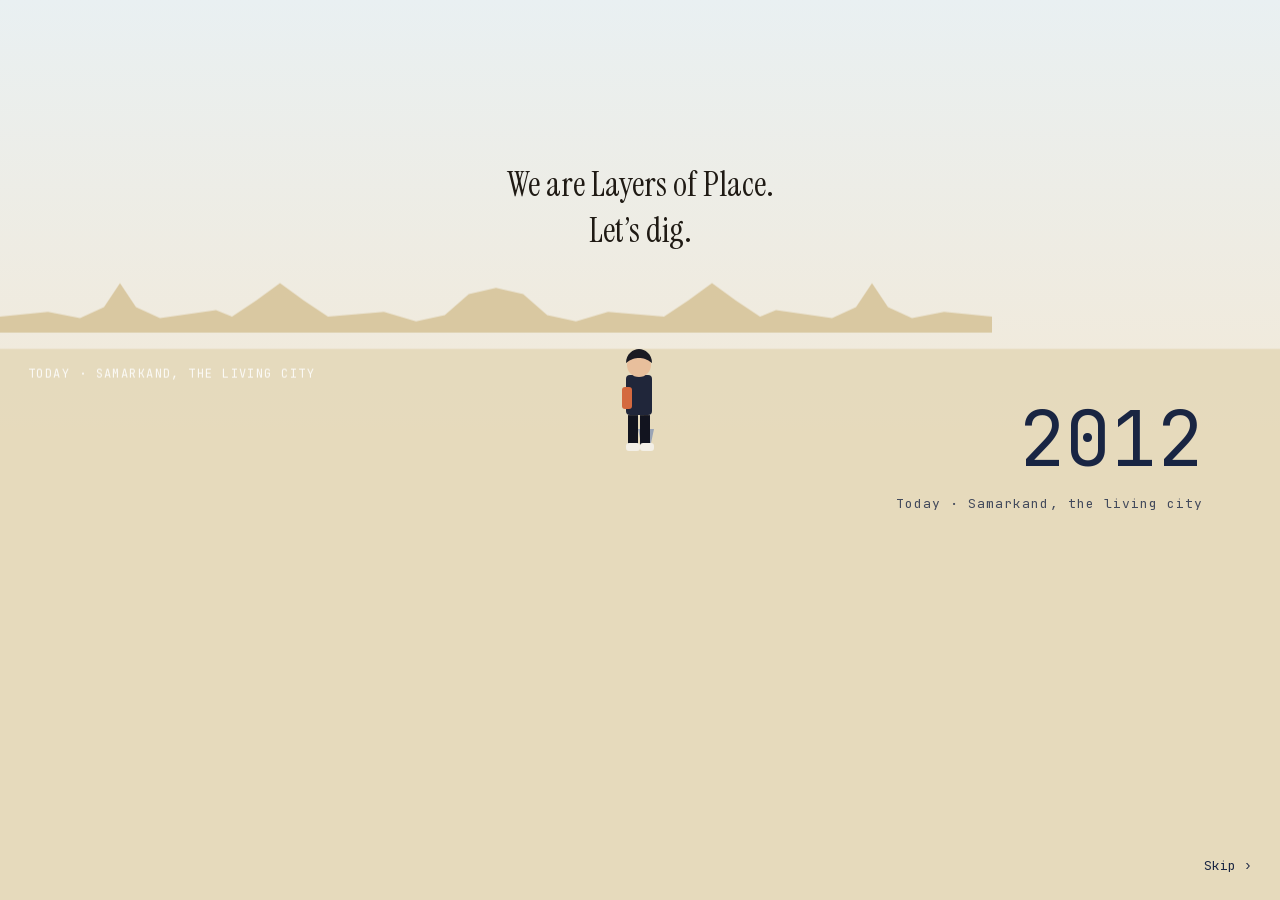
==== commit 62a8daa7: "Final Registan references; remove all TODO/verify/draft markers Co-Authored-By: Claude Sonnet 5.5 <n" ====
--- a/index.html
+++ b/index.html
@@ -82,7 +82,6 @@
       <h3 id="chName"></h3>
       <p class="blurb" id="chBlurb"></p>
       <ul id="chWhat"></ul>
-      <p class="draft">Draft lines · check against your sources</p>
     </aside>
     <div class="chapters" id="chapters">
       <button class="tplay" id="tplay">▶ Time-lapse</button>
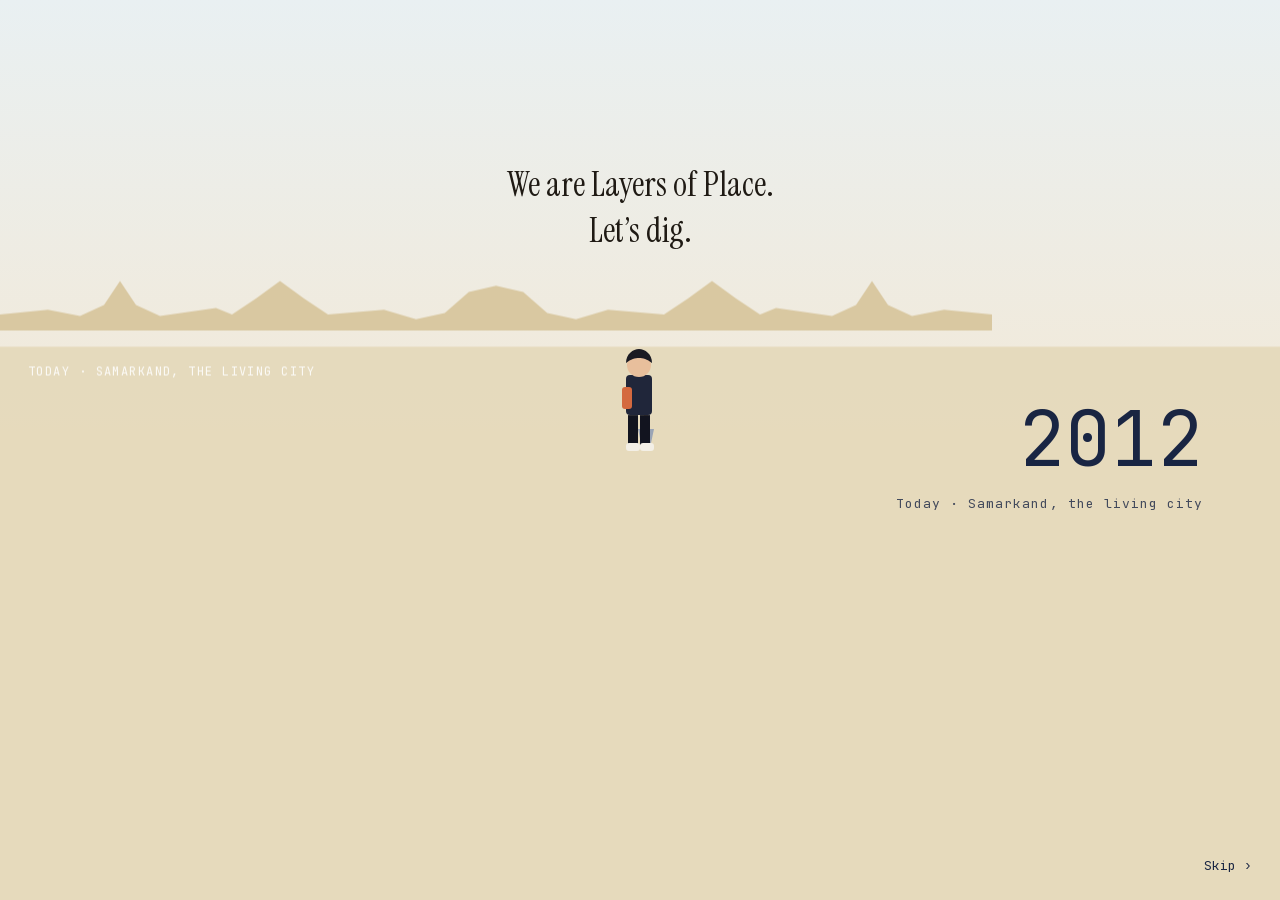
==== commit 75d08fa2: "Team page: Presenting team / Also part of Team A, alphabetical within each group Co-Authored-By: Cla" ====
--- a/index.html
+++ b/index.html
@@ -149,8 +149,8 @@
     <div class="fn-wrap">
       <p class="eyebrow">TEAM A</p>
       <h1>Who dug.</h1>
+      <p class="small">Listed in alphabetical order within each group.</p>
       <div class="team-grid" id="teamGrid"></div>
-      <p class="small">Listed in alphabetical order.</p>
     </div>
   </section>
 </main>
--- a/style.css
+++ b/style.css
@@ -431,3 +431,10 @@
 .set-text b{display:block;font-family:var(--mono);font-weight:500;font-size:11px;letter-spacing:.1em;text-transform:uppercase;color:var(--teal);margin-bottom:2px}
 .set-text .ask{font-family:var(--serif);font-size:19px;line-height:1.25;color:var(--ink);border-left:3px solid var(--gold);padding-left:12px}
 .set-text .ask b{color:var(--clay)}
+
+/* team groups */
+.team-grid{display:block}
+.team-group{margin:34px 0 6px;padding-top:14px;border-top:1px solid var(--line);font-family:var(--mono);font-weight:500;font-size:12px;letter-spacing:.14em;text-transform:uppercase;color:var(--teal)}
+.team-group:first-child{margin-top:20px;border-top:0;padding-top:0}
+.team-row{display:flex;flex-wrap:wrap;gap:30px 34px;margin:14px 0 6px;align-items:flex-start}
+#page-team h1 + .small{margin-top:10px}
